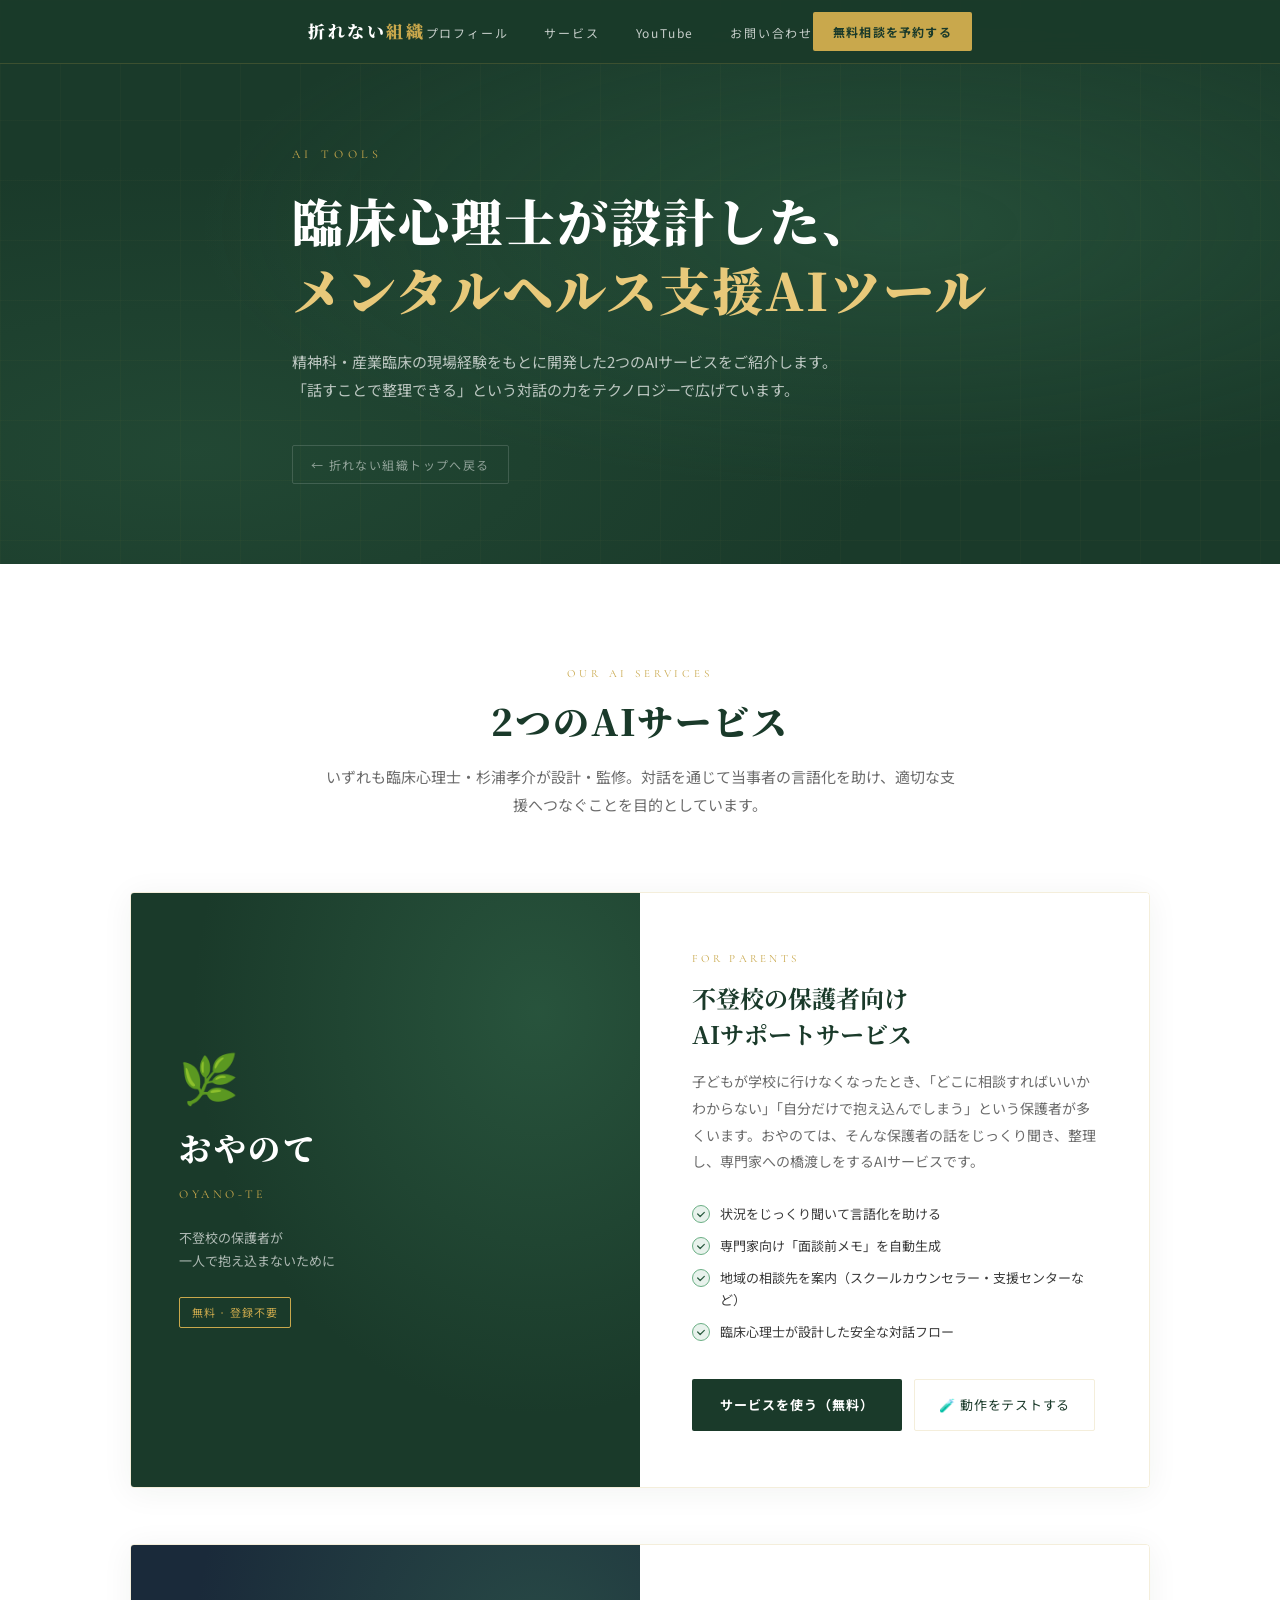
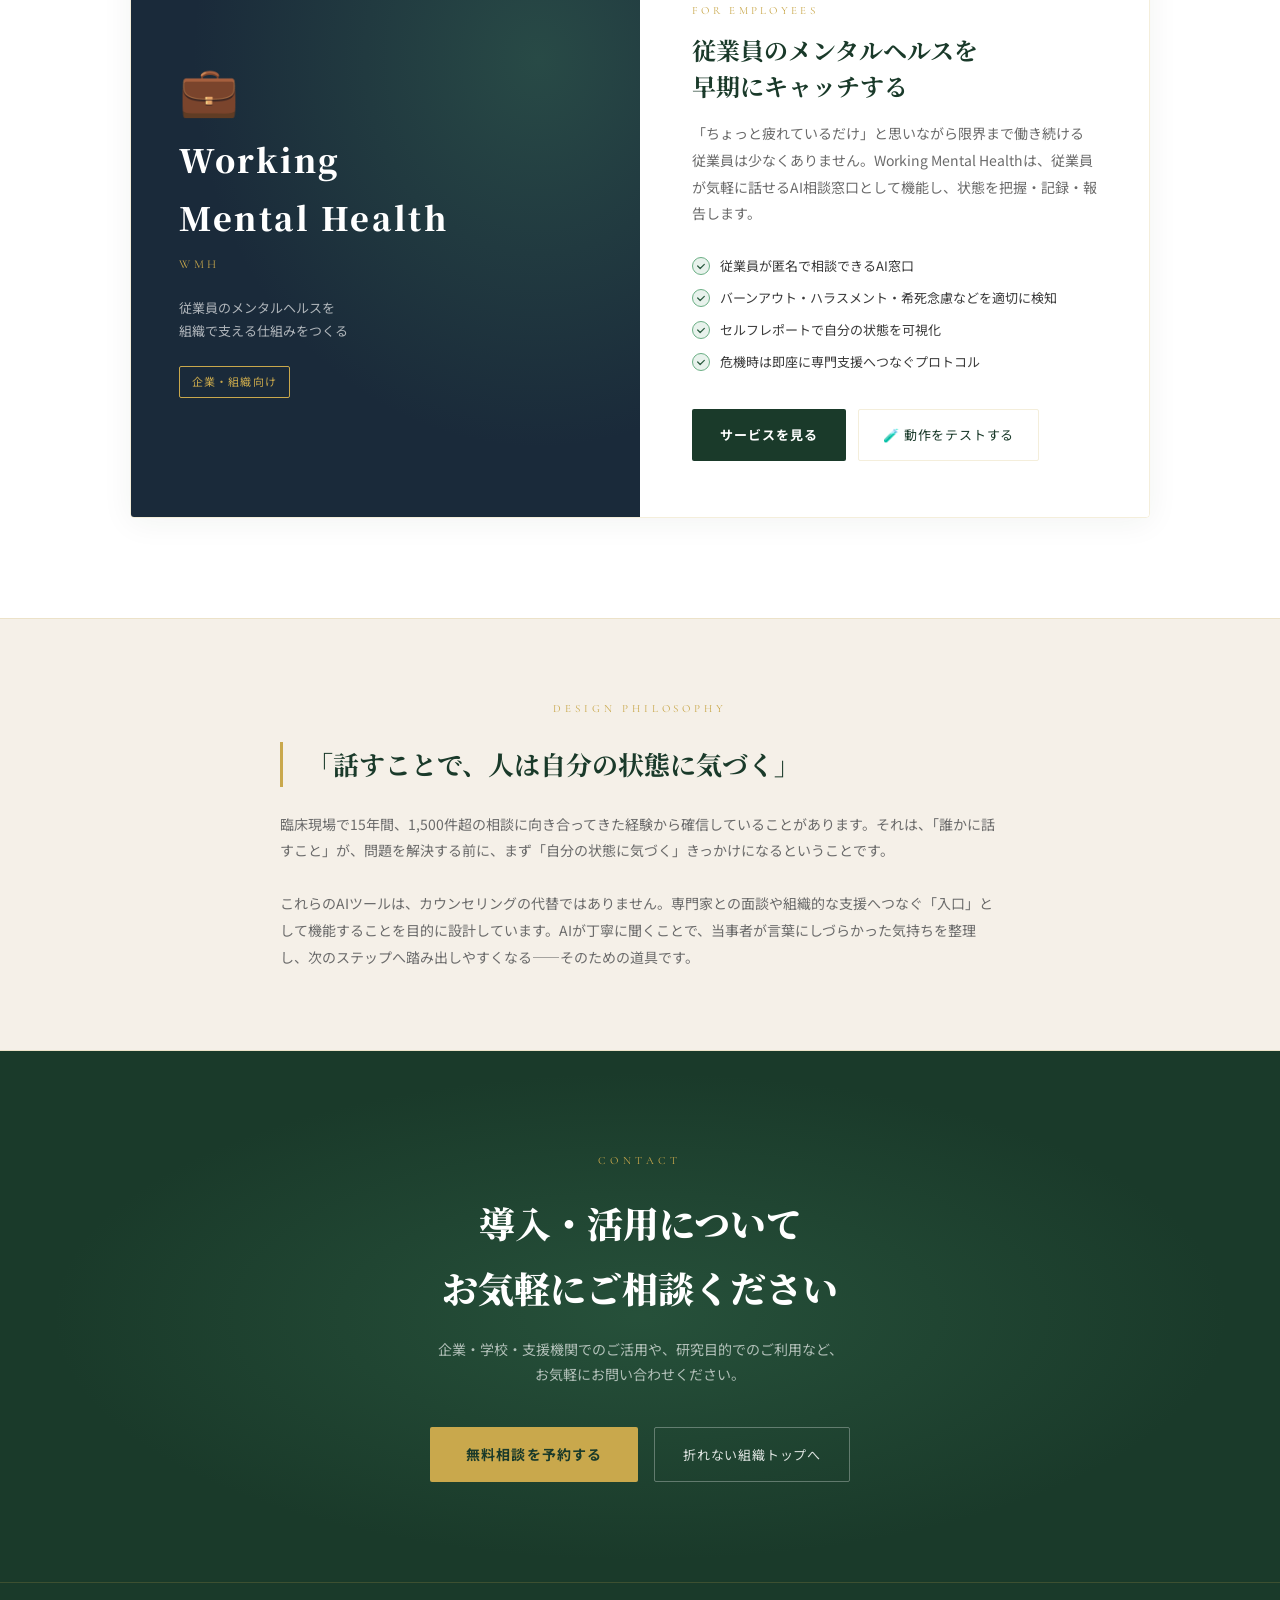
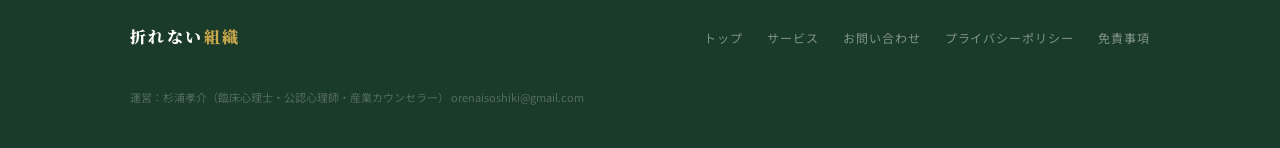
==== ai-tools.html @ 92b123f8 "Add AI tools introduction page and nav links - Created ai-tools.html: introduces おやのて and Working Me" ====
<!DOCTYPE html>
<html lang="ja">
<head>
<meta charset="UTF-8">
<meta name="viewport" content="width=device-width, initial-scale=1.0">
<title>AIツール紹介 | 折れない組織 — 杉浦孝介</title>
<meta name="description" content="臨床心理士・杉浦孝介が開発した職場メンタルヘルス支援AIツール。不登校保護者向け「おやのて」、従業員メンタルヘルス向け「Working Mental Health」の2サービスをご紹介します。">
<link href="https://fonts.googleapis.com/css2?family=Noto+Serif+JP:wght@300;400;700;900&family=Noto+Sans+JP:wght@300;400;500;700&family=Cormorant+Garamond:ital,wght@0,300;0,400;0,600;1,300;1,400&display=swap" rel="stylesheet">
<style>
:root {
  --green-deep:    #1A3A2A;
  --green-mid:     #2D5C42;
  --green-accent:  #3D7A58;
  --green-light:   #6BAF85;
  --green-pale:    #E8F2EC;
  --gold:          #C9A84C;
  --gold-light:    #E8C97A;
  --gold-pale:     #F9F3E3;
  --cream:         #F5F0E8;
  --white:         #FFFFFF;
  --charcoal:      #1C1C1C;
  --charcoal-mid:  #3A3A3A;
  --gray:          #6B6B6B;
  --gray-light:    #B0B0B0;
  --border:        rgba(201,168,76,0.2);
  --serif:   'Noto Serif JP', 'Georgia', serif;
  --sans:    'Noto Sans JP', sans-serif;
  --display: 'Cormorant Garamond', 'Georgia', serif;
  --ease-out: cubic-bezier(0.16, 1, 0.3, 1);
  --transition: 0.4s var(--ease-out);
}

*, *::before, *::after { margin: 0; padding: 0; box-sizing: border-box; }
html { scroll-behavior: smooth; font-size: 16px; }
body { font-family: var(--sans); color: var(--charcoal); background: var(--white); line-height: 1.8; overflow-x: hidden; }
img { display: block; max-width: 100%; }
a { color: inherit; text-decoration: none; }

.container { max-width: 1100px; margin: 0 auto; padding: 0 40px; }

.section-label {
  font-family: var(--display);
  font-size: 11px;
  letter-spacing: 0.35em;
  text-transform: uppercase;
  color: var(--gold);
  display: block;
  margin-bottom: 12px;
}

.section-title {
  font-family: var(--serif);
  font-size: clamp(24px, 3vw, 36px);
  font-weight: 900;
  line-height: 1.4;
  color: var(--green-deep);
  letter-spacing: 0.05em;
}

.fade-in {
  opacity: 0;
  transform: translateY(24px);
  transition: opacity 0.7s var(--ease-out), transform 0.7s var(--ease-out);
}
.fade-in.visible { opacity: 1; transform: translateY(0); }

/* ── Nav ── */
.nav {
  position: fixed;
  top: 0; left: 0; right: 0;
  z-index: 100;
  background: rgba(26,58,42,0.97);
  backdrop-filter: blur(12px);
  border-bottom: 1px solid var(--border);
  height: 64px;
  display: flex;
  align-items: center;
}
.nav-inner {
  display: flex;
  align-items: center;
  justify-content: space-between;
  width: 100%;
}
.nav-logo {
  font-family: var(--serif);
  font-size: 17px;
  font-weight: 900;
  color: var(--white);
  letter-spacing: 0.15em;
}
.nav-logo span { color: var(--gold); }
.nav-links { display: flex; align-items: center; gap: 36px; list-style: none; }
.nav-links a {
  font-size: 12px;
  letter-spacing: 0.15em;
  color: rgba(255,255,255,0.75);
  transition: color 0.2s;
}
.nav-links a:hover { color: var(--gold-light); }
.nav-cta {
  font-size: 12px;
  letter-spacing: 0.1em;
  background: var(--gold);
  color: var(--green-deep) !important;
  padding: 9px 20px;
  border-radius: 2px;
  font-weight: 700;
  transition: background 0.2s !important;
}
.nav-cta:hover { background: var(--gold-light) !important; }

/* ── Hero ── */
.hero {
  min-height: 52vh;
  background: var(--green-deep);
  display: flex;
  align-items: center;
  position: relative;
  overflow: hidden;
  padding-top: 64px;
}
.hero::before {
  content: '';
  position: absolute;
  inset: 0;
  background:
    radial-gradient(ellipse at 70% 40%, rgba(61,122,88,0.3) 0%, transparent 55%),
    radial-gradient(ellipse at 15% 80%, rgba(45,92,66,0.4) 0%, transparent 45%);
}
.hero::after {
  content: '';
  position: absolute;
  inset: 0;
  background-image: linear-gradient(rgba(201,168,76,0.03) 1px, transparent 1px),
                    linear-gradient(90deg, rgba(201,168,76,0.03) 1px, transparent 1px);
  background-size: 60px 60px;
}
.hero-inner {
  position: relative;
  z-index: 1;
  padding: 80px 0;
}
.hero-eyebrow {
  font-family: var(--display);
  font-size: 12px;
  letter-spacing: 0.4em;
  color: var(--gold);
  text-transform: uppercase;
  margin-bottom: 20px;
}
.hero-title {
  font-family: var(--serif);
  font-size: clamp(28px, 4vw, 52px);
  font-weight: 900;
  color: var(--white);
  line-height: 1.35;
  letter-spacing: 0.04em;
  margin-bottom: 24px;
}
.hero-title em {
  font-style: normal;
  color: var(--gold-light);
}
.hero-sub {
  font-size: 15px;
  color: rgba(255,255,255,0.7);
  line-height: 1.9;
  max-width: 560px;
  margin-bottom: 40px;
}
.hero-back {
  display: inline-flex;
  align-items: center;
  gap: 8px;
  font-size: 12px;
  letter-spacing: 0.12em;
  color: rgba(255,255,255,0.5);
  border: 1px solid rgba(255,255,255,0.15);
  padding: 8px 18px;
  border-radius: 2px;
  transition: all 0.2s;
}
.hero-back:hover { color: var(--gold-light); border-color: var(--gold); }

/* ── Tools section ── */
.tools-section {
  padding: 100px 0;
  background: var(--white);
}

.tools-intro {
  text-align: center;
  max-width: 640px;
  margin: 0 auto 72px;
}
.tools-intro p {
  font-size: 15px;
  color: var(--gray);
  line-height: 1.9;
  margin-top: 16px;
}

.tool-card {
  display: grid;
  grid-template-columns: 1fr 1fr;
  gap: 0;
  border: 1px solid var(--border);
  border-radius: 4px;
  overflow: hidden;
  margin-bottom: 56px;
  box-shadow: 0 4px 32px rgba(26,58,42,0.06);
}
.tool-card:last-child { margin-bottom: 0; }
.tool-card.reverse { direction: rtl; }
.tool-card.reverse > * { direction: ltr; }

.tool-visual {
  background: var(--green-deep);
  padding: 60px 48px;
  display: flex;
  flex-direction: column;
  justify-content: center;
  position: relative;
  overflow: hidden;
}
.tool-visual::before {
  content: '';
  position: absolute;
  inset: 0;
  background: radial-gradient(ellipse at 80% 20%, rgba(61,122,88,0.4) 0%, transparent 60%);
}
.tool-visual-inner { position: relative; z-index: 1; }
.tool-icon {
  font-size: 48px;
  margin-bottom: 20px;
  line-height: 1;
}
.tool-name {
  font-family: var(--serif);
  font-size: clamp(22px, 2.5vw, 32px);
  font-weight: 900;
  color: var(--white);
  letter-spacing: 0.08em;
  margin-bottom: 8px;
}
.tool-name-en {
  font-family: var(--display);
  font-size: 12px;
  letter-spacing: 0.3em;
  color: var(--gold);
  text-transform: uppercase;
  margin-bottom: 20px;
}
.tool-tagline {
  font-size: 13px;
  color: rgba(255,255,255,0.65);
  line-height: 1.8;
}
.tool-badge {
  display: inline-block;
  margin-top: 24px;
  padding: 5px 12px;
  border: 1px solid var(--gold);
  border-radius: 2px;
  font-size: 11px;
  letter-spacing: 0.1em;
  color: var(--gold);
}

.tool-body {
  padding: 56px 52px;
  background: var(--white);
  display: flex;
  flex-direction: column;
  justify-content: center;
}
.tool-target {
  font-family: var(--display);
  font-size: 11px;
  letter-spacing: 0.3em;
  color: var(--gold);
  text-transform: uppercase;
  margin-bottom: 12px;
}
.tool-headline {
  font-family: var(--serif);
  font-size: clamp(18px, 2vw, 24px);
  font-weight: 700;
  color: var(--green-deep);
  line-height: 1.5;
  margin-bottom: 16px;
}
.tool-desc {
  font-size: 14px;
  color: var(--gray);
  line-height: 1.9;
  margin-bottom: 28px;
}
.tool-features {
  list-style: none;
  margin-bottom: 36px;
  display: flex;
  flex-direction: column;
  gap: 10px;
}
.tool-features li {
  display: flex;
  align-items: flex-start;
  gap: 10px;
  font-size: 13px;
  color: var(--charcoal-mid);
  line-height: 1.7;
}
.tool-features li::before {
  content: '';
  width: 18px;
  height: 18px;
  border-radius: 50%;
  background: var(--green-pale);
  border: 1.5px solid var(--green-light);
  flex-shrink: 0;
  margin-top: 2px;
  background-image: url("data:image/svg+xml,%3Csvg xmlns='http://www.w3.org/2000/svg' viewBox='0 0 12 12'%3E%3Cpath d='M2 6l3 3 5-5' stroke='%232D5C42' stroke-width='1.5' fill='none' stroke-linecap='round' stroke-linejoin='round'/%3E%3C/svg%3E");
  background-size: 10px;
  background-repeat: no-repeat;
  background-position: center;
}

.tool-btns { display: flex; gap: 12px; flex-wrap: wrap; }
.btn-primary {
  display: inline-flex;
  align-items: center;
  gap: 8px;
  padding: 13px 28px;
  background: var(--green-deep);
  color: var(--white);
  font-family: var(--sans);
  font-size: 13px;
  font-weight: 700;
  letter-spacing: 0.08em;
  border-radius: 2px;
  transition: background 0.2s;
}
.btn-primary:hover { background: var(--green-mid); }
.btn-secondary {
  display: inline-flex;
  align-items: center;
  gap: 8px;
  padding: 13px 24px;
  border: 1px solid var(--border);
  color: var(--green-deep);
  font-family: var(--sans);
  font-size: 13px;
  letter-spacing: 0.06em;
  border-radius: 2px;
  transition: all 0.2s;
}
.btn-secondary:hover { border-color: var(--gold); color: var(--green-mid); }

/* ── Philosophy ── */
.philosophy {
  padding: 80px 0;
  background: var(--cream);
  border-top: 1px solid var(--border);
  border-bottom: 1px solid var(--border);
}
.philosophy-inner {
  max-width: 720px;
  margin: 0 auto;
  text-align: center;
}
.philosophy-quote {
  font-family: var(--serif);
  font-size: clamp(18px, 2.5vw, 26px);
  font-weight: 700;
  color: var(--green-deep);
  line-height: 1.7;
  margin: 24px 0;
  padding: 0 24px;
  border-left: 3px solid var(--gold);
  text-align: left;
}
.philosophy-body {
  font-size: 14px;
  color: var(--gray);
  line-height: 1.9;
  text-align: left;
}

/* ── CTA ── */
.cta-section {
  padding: 100px 0;
  background: var(--green-deep);
  text-align: center;
  position: relative;
  overflow: hidden;
}
.cta-section::before {
  content: '';
  position: absolute;
  inset: 0;
  background: radial-gradient(ellipse at 50% 50%, rgba(61,122,88,0.35) 0%, transparent 65%);
}
.cta-section .container { position: relative; z-index: 1; }
.cta-label {
  font-family: var(--display);
  font-size: 11px;
  letter-spacing: 0.4em;
  color: var(--gold);
  text-transform: uppercase;
  margin-bottom: 20px;
}
.cta-title {
  font-family: var(--serif);
  font-size: clamp(22px, 3vw, 36px);
  font-weight: 900;
  color: var(--white);
  margin-bottom: 16px;
}
.cta-sub {
  font-size: 14px;
  color: rgba(255,255,255,0.65);
  margin-bottom: 40px;
  line-height: 1.8;
}
.cta-btns { display: flex; justify-content: center; gap: 16px; flex-wrap: wrap; }
.btn-gold {
  display: inline-flex;
  align-items: center;
  gap: 8px;
  padding: 15px 36px;
  background: var(--gold);
  color: var(--green-deep);
  font-family: var(--sans);
  font-size: 14px;
  font-weight: 700;
  letter-spacing: 0.08em;
  border-radius: 2px;
  transition: background 0.2s;
}
.btn-gold:hover { background: var(--gold-light); }
.btn-outline-white {
  display: inline-flex;
  align-items: center;
  gap: 8px;
  padding: 15px 28px;
  border: 1px solid rgba(255,255,255,0.3);
  color: rgba(255,255,255,0.85);
  font-family: var(--sans);
  font-size: 13px;
  letter-spacing: 0.06em;
  border-radius: 2px;
  transition: all 0.2s;
}
.btn-outline-white:hover { border-color: var(--gold); color: var(--gold-light); }

/* ── Footer ── */
footer {
  background: var(--green-deep);
  border-top: 1px solid var(--border);
  padding: 40px 0;
}
.footer-inner {
  display: flex;
  align-items: center;
  justify-content: space-between;
  flex-wrap: wrap;
  gap: 20px;
}
.footer-logo {
  font-family: var(--serif);
  font-size: 16px;
  font-weight: 900;
  color: var(--white);
  letter-spacing: 0.15em;
}
.footer-logo span { color: var(--gold); }
.footer-links { display: flex; gap: 24px; flex-wrap: wrap; }
.footer-links a {
  font-size: 12px;
  color: rgba(255,255,255,0.45);
  letter-spacing: 0.08em;
  transition: color 0.2s;
}
.footer-links a:hover { color: var(--gold-light); }
.footer-copy {
  font-size: 11px;
  color: rgba(255,255,255,0.25);
  width: 100%;
  margin-top: 16px;
}

@media (max-width: 900px) {
  .tool-card { grid-template-columns: 1fr; }
  .tool-card.reverse { direction: ltr; }
  .tool-visual { padding: 48px 32px; }
  .tool-body { padding: 40px 32px; }
  .container { padding: 0 24px; }
  .nav-links { display: none; }
}
@media (max-width: 600px) {
  .tool-btns { flex-direction: column; }
  .cta-btns { flex-direction: column; align-items: center; }
  .footer-inner { flex-direction: column; align-items: flex-start; }
}
</style>
</head>
<body>

<!-- Nav -->
<nav class="nav">
  <div class="container">
    <div class="nav-inner">
      <a href="index.html" class="nav-logo">折れない<span>組織</span></a>
      <ul class="nav-links">
        <li><a href="index.html#about">プロフィール</a></li>
        <li><a href="index.html#service">サービス</a></li>
        <li><a href="index.html#youtube">YouTube</a></li>
        <li><a href="index.html#contact">お問い合わせ</a></li>
      </ul>
      <a href="index.html#contact" class="nav-cta">無料相談を予約する</a>
    </div>
  </div>
</nav>

<!-- Hero -->
<section class="hero">
  <div class="container">
    <div class="hero-inner fade-in">
      <div class="hero-eyebrow">AI Tools</div>
      <h1 class="hero-title">
        臨床心理士が設計した、<br>
        <em>メンタルヘルス支援AIツール</em>
      </h1>
      <p class="hero-sub">
        精神科・産業臨床の現場経験をもとに開発した2つのAIサービスをご紹介します。
        「話すことで整理できる」という対話の力をテクノロジーで広げています。
      </p>
      <a href="index.html" class="hero-back">← 折れない組織トップへ戻る</a>
    </div>
  </div>
</section>

<!-- Tools -->
<section class="tools-section">
  <div class="container">

    <div class="tools-intro fade-in">
      <span class="section-label">Our AI Services</span>
      <h2 class="section-title">2つのAIサービス</h2>
      <p>いずれも臨床心理士・杉浦孝介が設計・監修。対話を通じて当事者の言語化を助け、適切な支援へつなぐことを目的としています。</p>
    </div>

    <!-- おやのて -->
    <div class="tool-card fade-in">
      <div class="tool-visual">
        <div class="tool-visual-inner">
          <div class="tool-icon">🌿</div>
          <div class="tool-name">おやのて</div>
          <div class="tool-name-en">Oyano-te</div>
          <p class="tool-tagline">不登校の保護者が<br>一人で抱え込まないために</p>
          <span class="tool-badge">無料 · 登録不要</span>
        </div>
      </div>
      <div class="tool-body">
        <span class="tool-target">For Parents</span>
        <h3 class="tool-headline">不登校の保護者向け<br>AIサポートサービス</h3>
        <p class="tool-desc">
          子どもが学校に行けなくなったとき、「どこに相談すればいいかわからない」「自分だけで抱え込んでしまう」という保護者が多くいます。おやのては、そんな保護者の話をじっくり聞き、整理し、専門家への橋渡しをするAIサービスです。
        </p>
        <ul class="tool-features">
          <li>状況をじっくり聞いて言語化を助ける</li>
          <li>専門家向け「面談前メモ」を自動生成</li>
          <li>地域の相談先を案内（スクールカウンセラー・支援センターなど）</li>
          <li>臨床心理士が設計した安全な対話フロー</li>
        </ul>
        <div class="tool-btns">
          <a href="https://oyanote.onrender.com/oyano-te.html" target="_blank" class="btn-primary">サービスを使う（無料）</a>
          <a href="https://oyanote.onrender.com/tester-guide" target="_blank" class="btn-secondary">🧪 動作をテストする</a>
        </div>
      </div>
    </div>

    <!-- Working Mental Health -->
    <div class="tool-card reverse fade-in">
      <div class="tool-body">
        <span class="tool-target">For Employees</span>
        <h3 class="tool-headline">従業員のメンタルヘルスを<br>早期にキャッチする</h3>
        <p class="tool-desc">
          「ちょっと疲れているだけ」と思いながら限界まで働き続ける従業員は少なくありません。Working Mental Healthは、従業員が気軽に話せるAI相談窓口として機能し、状態を把握・記録・報告します。
        </p>
        <ul class="tool-features">
          <li>従業員が匿名で相談できるAI窓口</li>
          <li>バーンアウト・ハラスメント・希死念慮などを適切に検知</li>
          <li>セルフレポートで自分の状態を可視化</li>
          <li>危機時は即座に専門支援へつなぐプロトコル</li>
        </ul>
        <div class="tool-btns">
          <a href="https://working-mental-health.onrender.com" target="_blank" class="btn-primary">サービスを見る</a>
          <a href="https://working-mental-health.onrender.com/tester?token=wmh-test-2025" target="_blank" class="btn-secondary">🧪 動作をテストする</a>
        </div>
      </div>
      <div class="tool-visual" style="background: #1A2A3A;">
        <div class="tool-visual-inner">
          <div class="tool-icon">💼</div>
          <div class="tool-name">Working<br>Mental Health</div>
          <div class="tool-name-en">WMH</div>
          <p class="tool-tagline">従業員のメンタルヘルスを<br>組織で支える仕組みをつくる</p>
          <span class="tool-badge">企業・組織向け</span>
        </div>
      </div>
    </div>

  </div>
</section>

<!-- Philosophy -->
<section class="philosophy">
  <div class="container">
    <div class="philosophy-inner fade-in">
      <span class="section-label">Design Philosophy</span>
      <blockquote class="philosophy-quote">
        「話すことで、人は自分の状態に気づく」
      </blockquote>
      <p class="philosophy-body">
        臨床現場で15年間、1,500件超の相談に向き合ってきた経験から確信していることがあります。それは、「誰かに話すこと」が、問題を解決する前に、まず「自分の状態に気づく」きっかけになるということです。<br><br>
        これらのAIツールは、カウンセリングの代替ではありません。専門家との面談や組織的な支援へつなぐ「入口」として機能することを目的に設計しています。AIが丁寧に聞くことで、当事者が言葉にしづらかった気持ちを整理し、次のステップへ踏み出しやすくなる——そのための道具です。
      </p>
    </div>
  </div>
</section>

<!-- CTA -->
<section class="cta-section">
  <div class="container">
    <div class="fade-in">
      <p class="cta-label">Contact</p>
      <h2 class="cta-title">導入・活用について<br>お気軽にご相談ください</h2>
      <p class="cta-sub">
        企業・学校・支援機関でのご活用や、研究目的でのご利用など、<br>
        お気軽にお問い合わせください。
      </p>
      <div class="cta-btns">
        <a href="index.html#contact" class="btn-gold">無料相談を予約する</a>
        <a href="index.html" class="btn-outline-white">折れない組織トップへ</a>
      </div>
    </div>
  </div>
</section>

<!-- Footer -->
<footer>
  <div class="container">
    <div class="footer-inner">
      <div class="footer-logo">折れない<span>組織</span></div>
      <div class="footer-links">
        <a href="index.html">トップ</a>
        <a href="index.html#service">サービス</a>
        <a href="index.html#contact">お問い合わせ</a>
        <a href="privacy.html">プライバシーポリシー</a>
        <a href="disclaimer.html">免責事項</a>
      </div>
      <p class="footer-copy">運営：杉浦孝介（臨床心理士・公認心理師・産業カウンセラー） orenaisoshiki@gmail.com</p>
    </div>
  </div>
</footer>

<script>
// fade-in on scroll
const obs = new IntersectionObserver((entries) => {
  entries.forEach(e => { if(e.isIntersecting) e.target.classList.add('visible'); });
}, { threshold: 0.1 });
document.querySelectorAll('.fade-in').forEach(el => obs.observe(el));
</script>
</body>
</html>
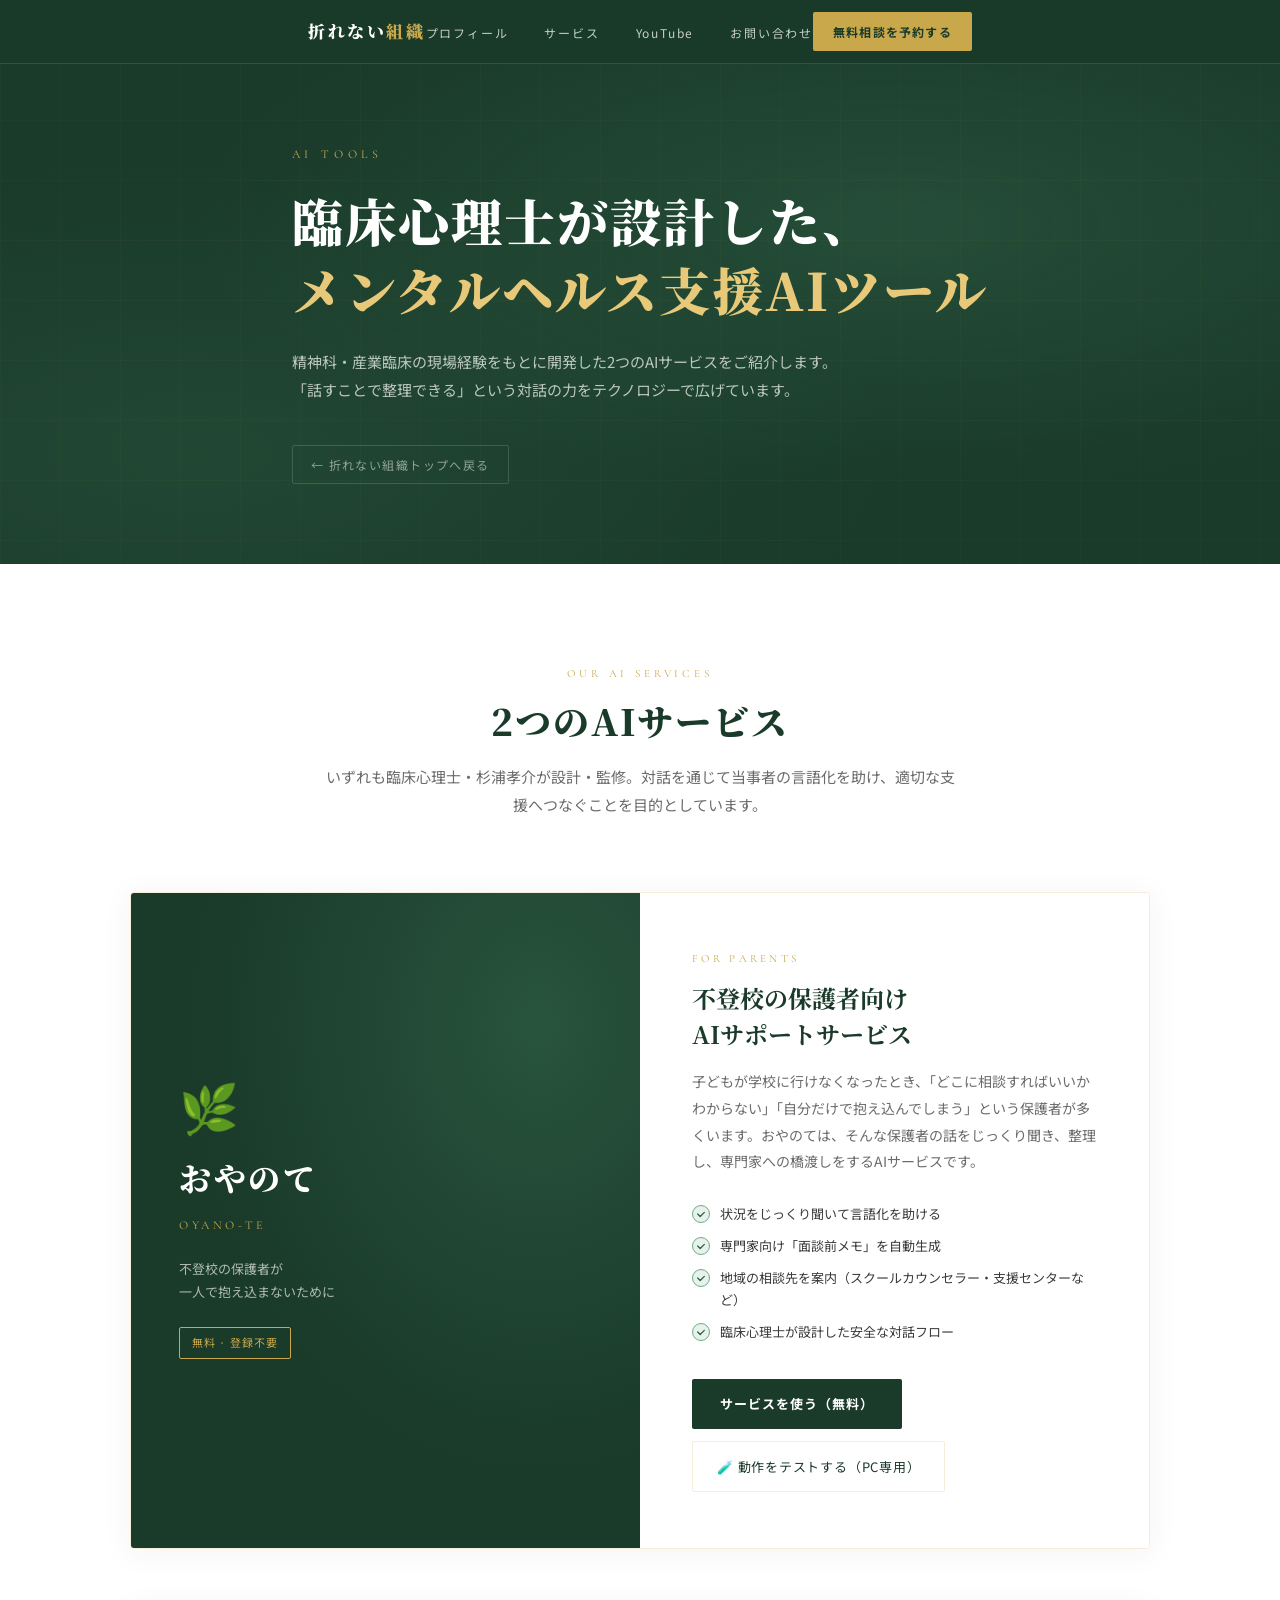
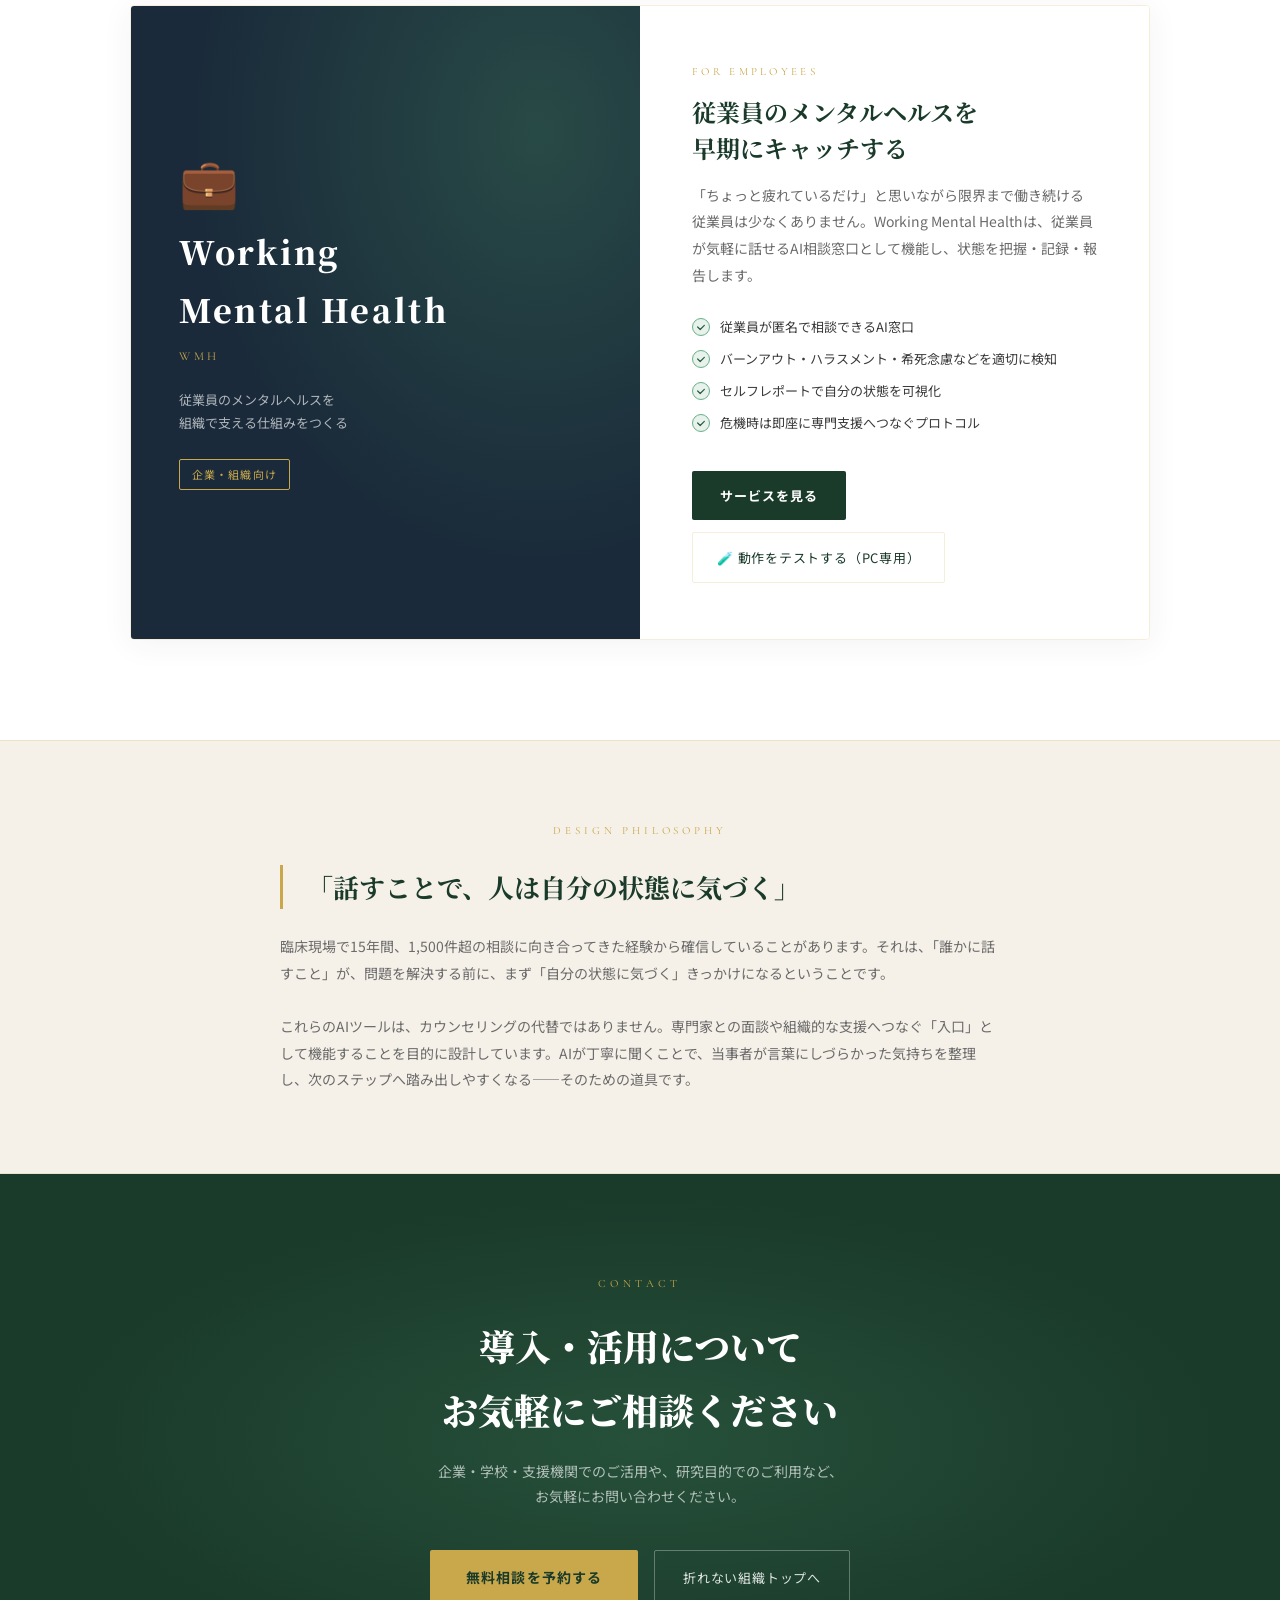
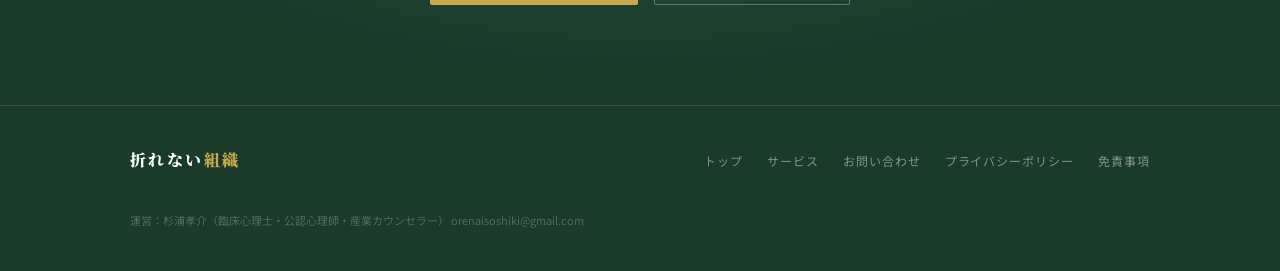
==== commit 3823e2fe: "Fix: テスターボタンにPC専用の注記を追加 Co-Authored-By: Claude Opus 4.5 <noreply@anthropic.com>" ====
--- a/ai-tools.html
+++ b/ai-tools.html
@@ -577,7 +577,7 @@
         </ul>
         <div class="tool-btns">
           <a href="https://oyanote.onrender.com/oyano-te.html" target="_blank" class="btn-primary">サービスを使う（無料）</a>
-          <a href="https://oyanote.onrender.com/tester-guide" target="_blank" class="btn-secondary">🧪 動作をテストする</a>
+          <a href="https://oyanote.onrender.com/tester-guide" target="_blank" class="btn-secondary">🧪 動作をテストする（PC専用）</a>
         </div>
       </div>
     </div>
@@ -598,7 +598,7 @@
         </ul>
         <div class="tool-btns">
           <a href="https://working-mental-health.onrender.com" target="_blank" class="btn-primary">サービスを見る</a>
-          <a href="https://working-mental-health.onrender.com/tester?token=wmh-test-2025" target="_blank" class="btn-secondary">🧪 動作をテストする</a>
+          <a href="https://working-mental-health.onrender.com/tester?token=wmh-test-2025" target="_blank" class="btn-secondary">🧪 動作をテストする（PC専用）</a>
         </div>
       </div>
       <div class="tool-visual" style="background: #1A2A3A;">
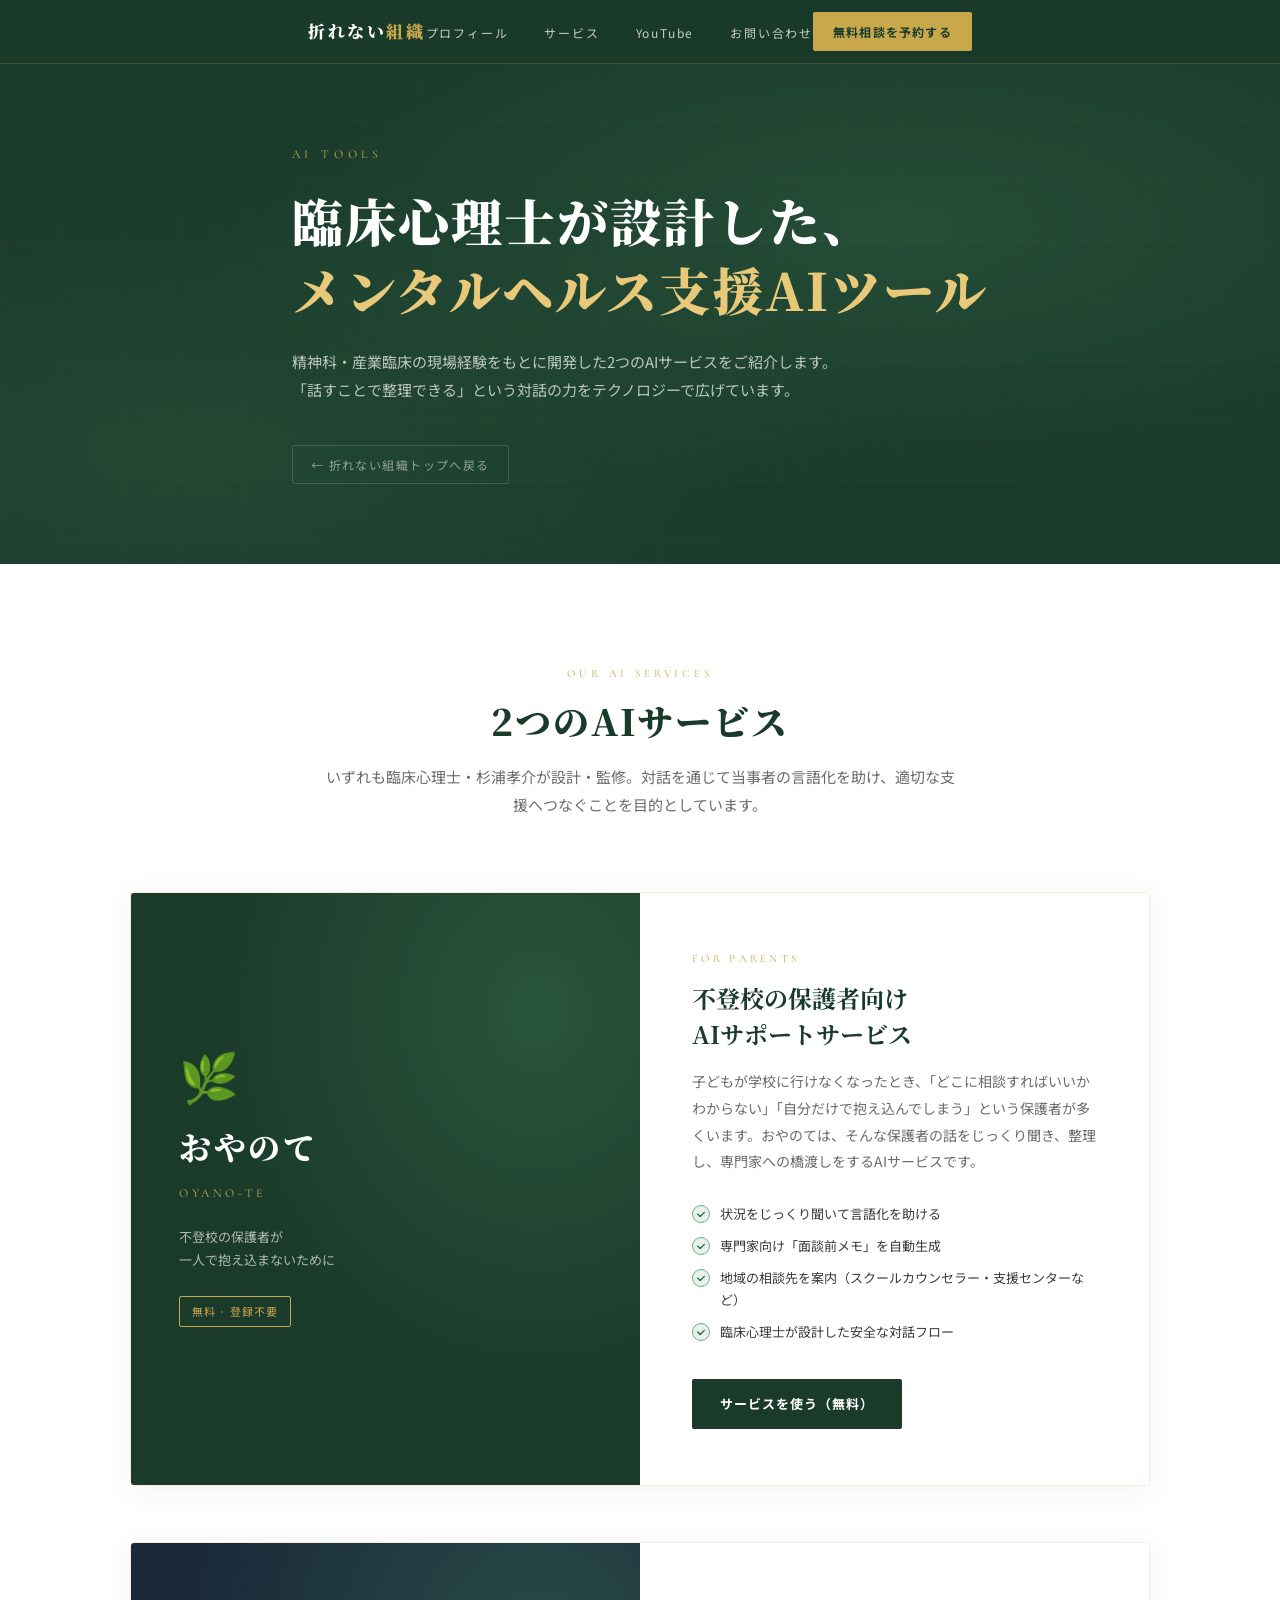
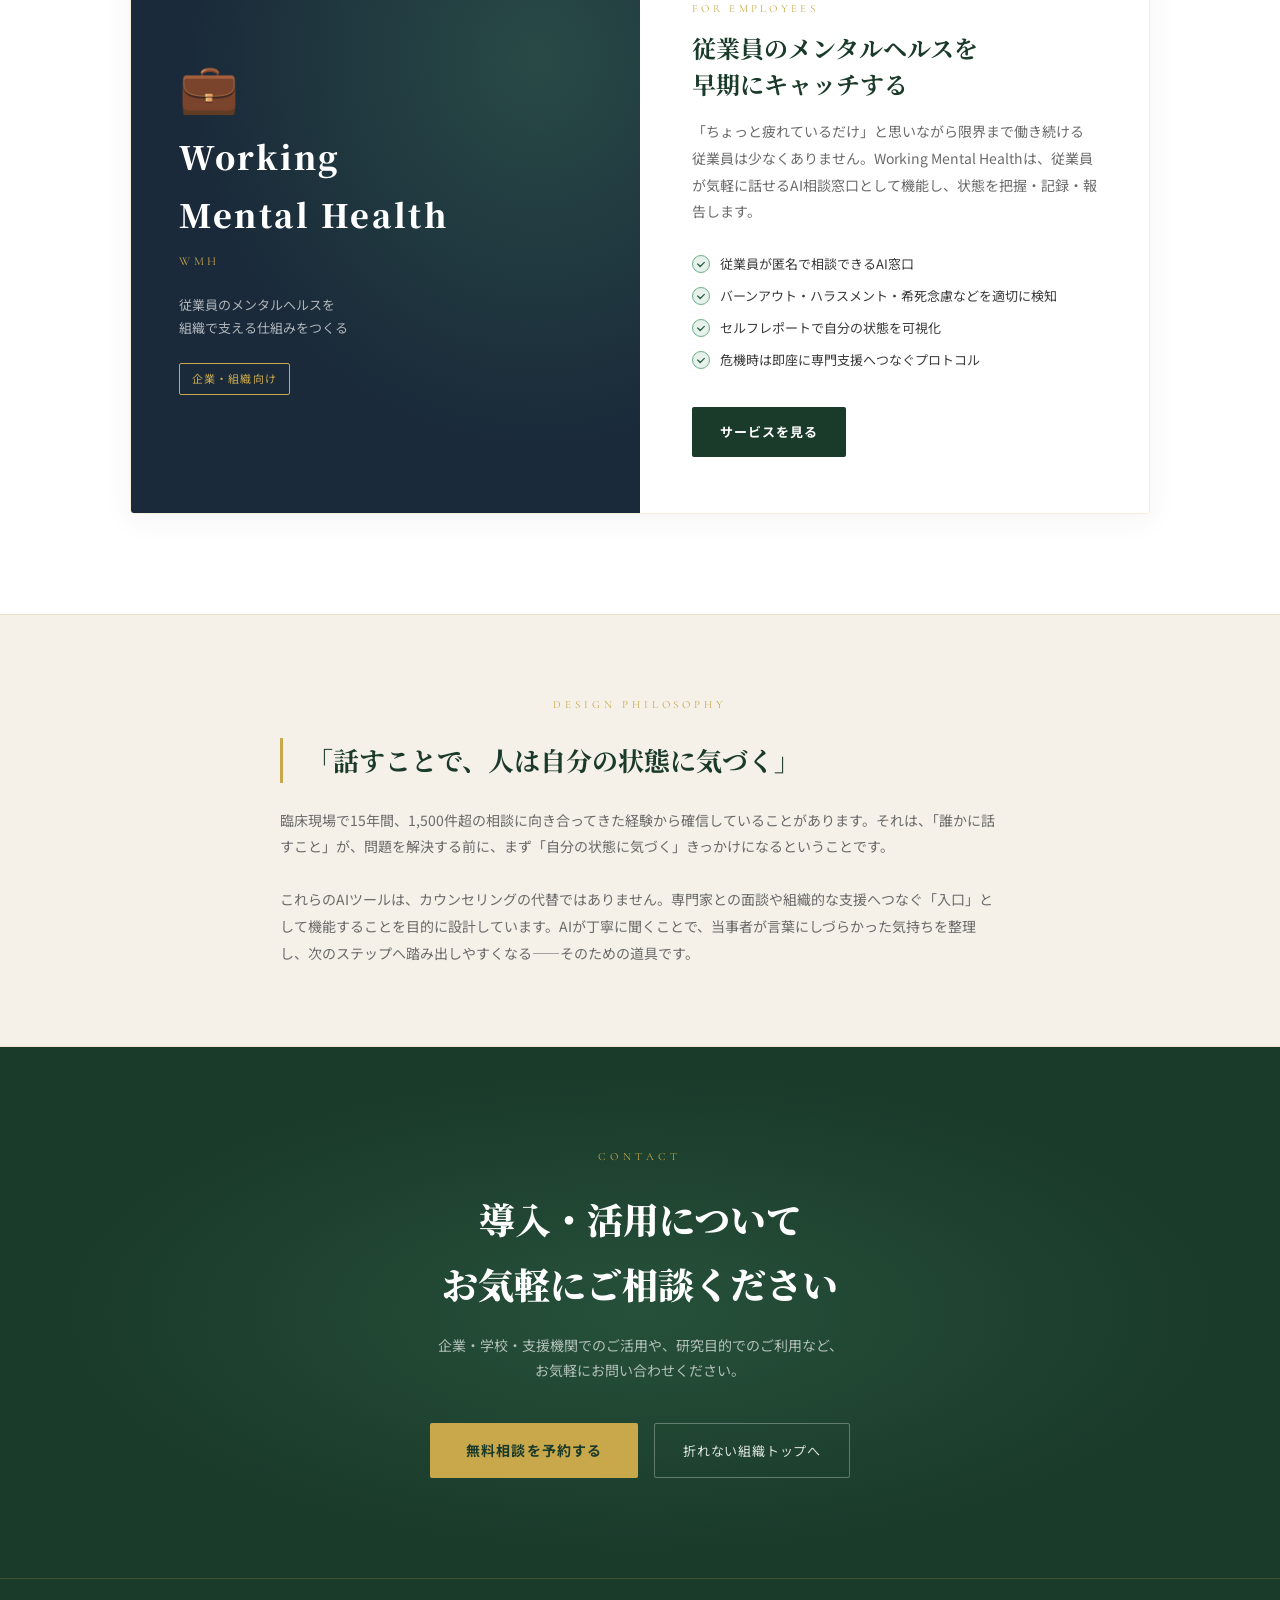
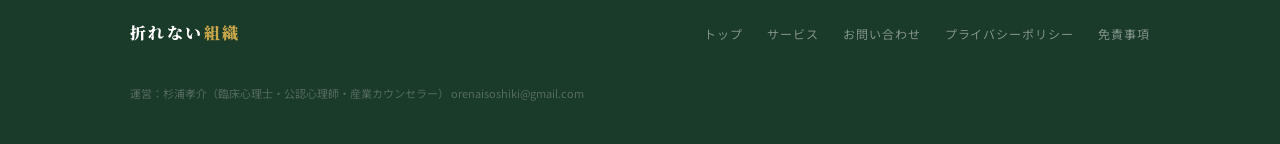
==== commit ab0d7621: "Fix: テスターボタン削除・WMHリンクを/lpに更新 - ai-tools.html: おやのてとWMH両方のテスターボタンを削除（一般非公開） - WMHのサービスリンクを/lpに変更  Co-" ====
--- a/ai-tools.html
+++ b/ai-tools.html
@@ -577,7 +577,6 @@
         </ul>
         <div class="tool-btns">
           <a href="https://oyanote.onrender.com/oyano-te.html" target="_blank" class="btn-primary">サービスを使う（無料）</a>
-          <a href="https://oyanote.onrender.com/tester-guide" target="_blank" class="btn-secondary">🧪 動作をテストする（PC専用）</a>
         </div>
       </div>
     </div>
@@ -597,8 +596,7 @@
           <li>危機時は即座に専門支援へつなぐプロトコル</li>
         </ul>
         <div class="tool-btns">
-          <a href="https://working-mental-health.onrender.com" target="_blank" class="btn-primary">サービスを見る</a>
-          <a href="https://working-mental-health.onrender.com/tester?token=wmh-test-2025" target="_blank" class="btn-secondary">🧪 動作をテストする（PC専用）</a>
+          <a href="https://working-mental-health.onrender.com/lp" target="_blank" class="btn-primary">サービスを見る</a>
         </div>
       </div>
       <div class="tool-visual" style="background: #1A2A3A;">
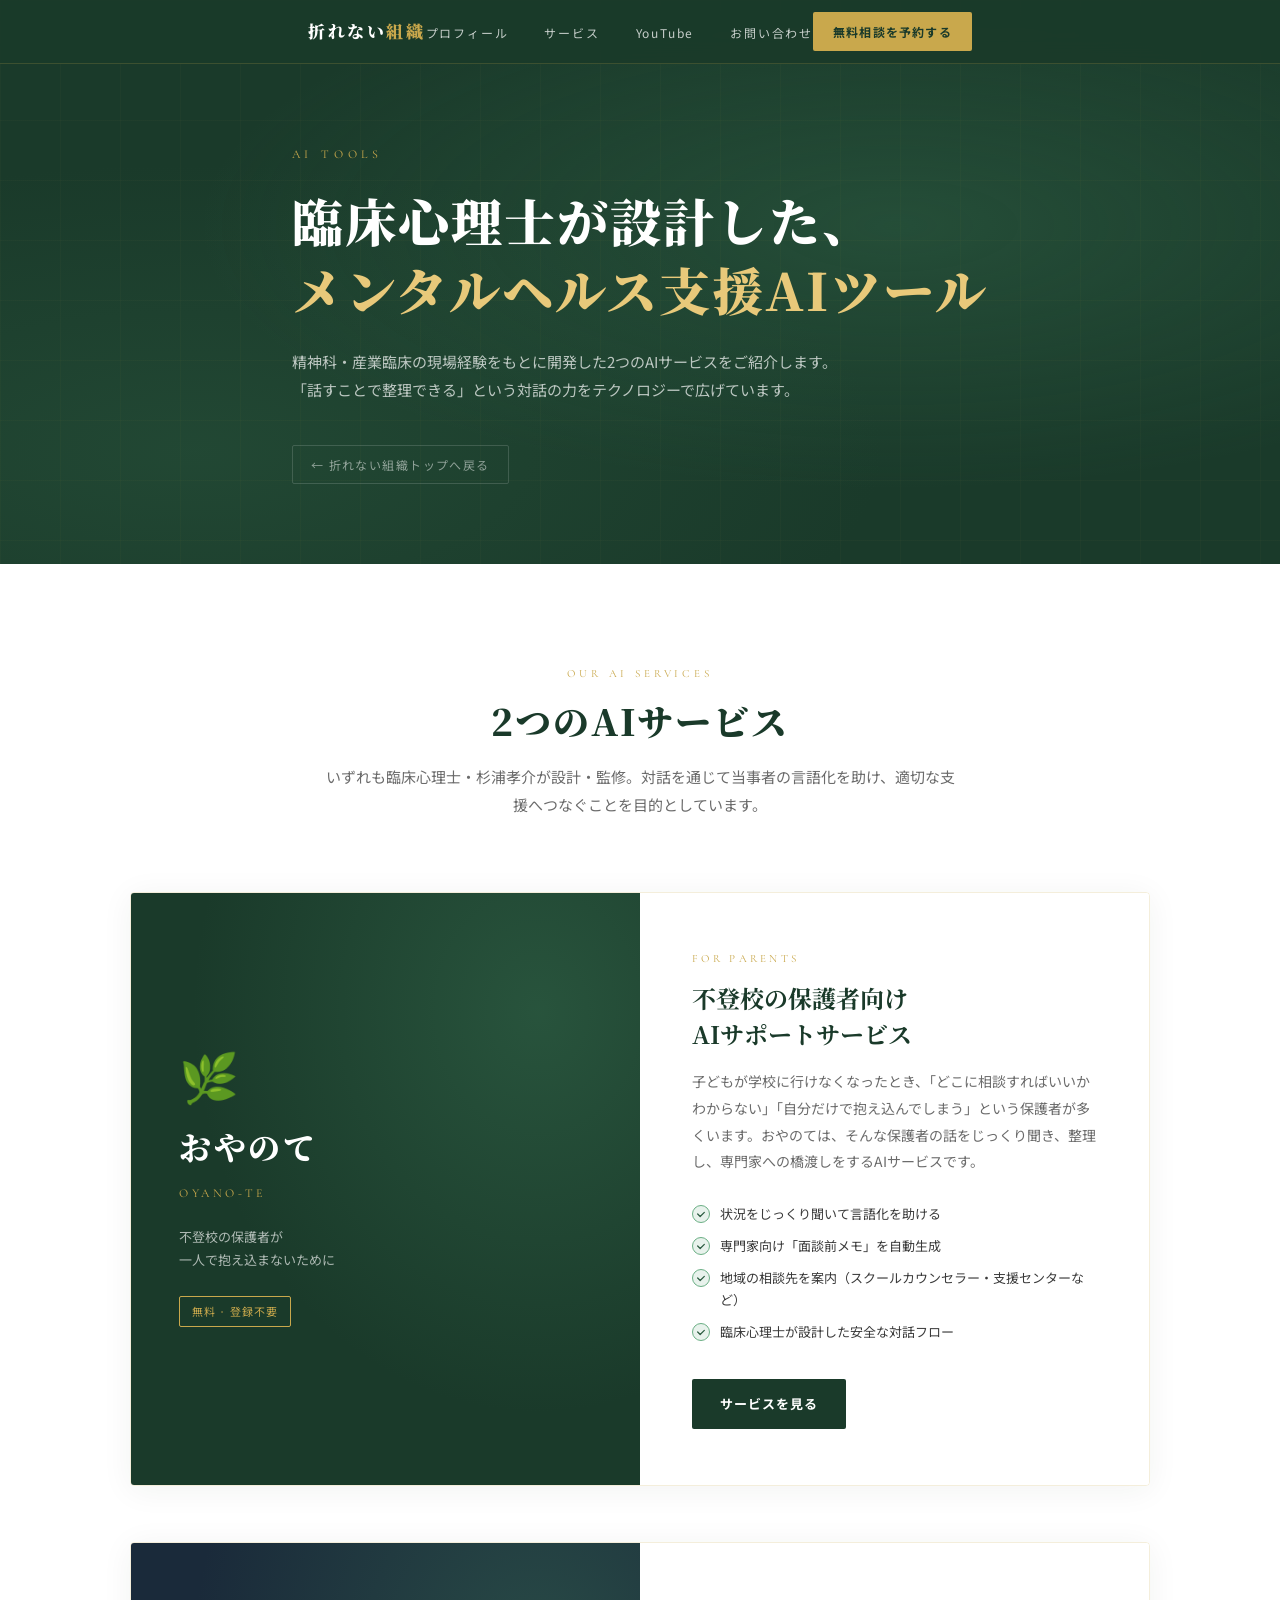
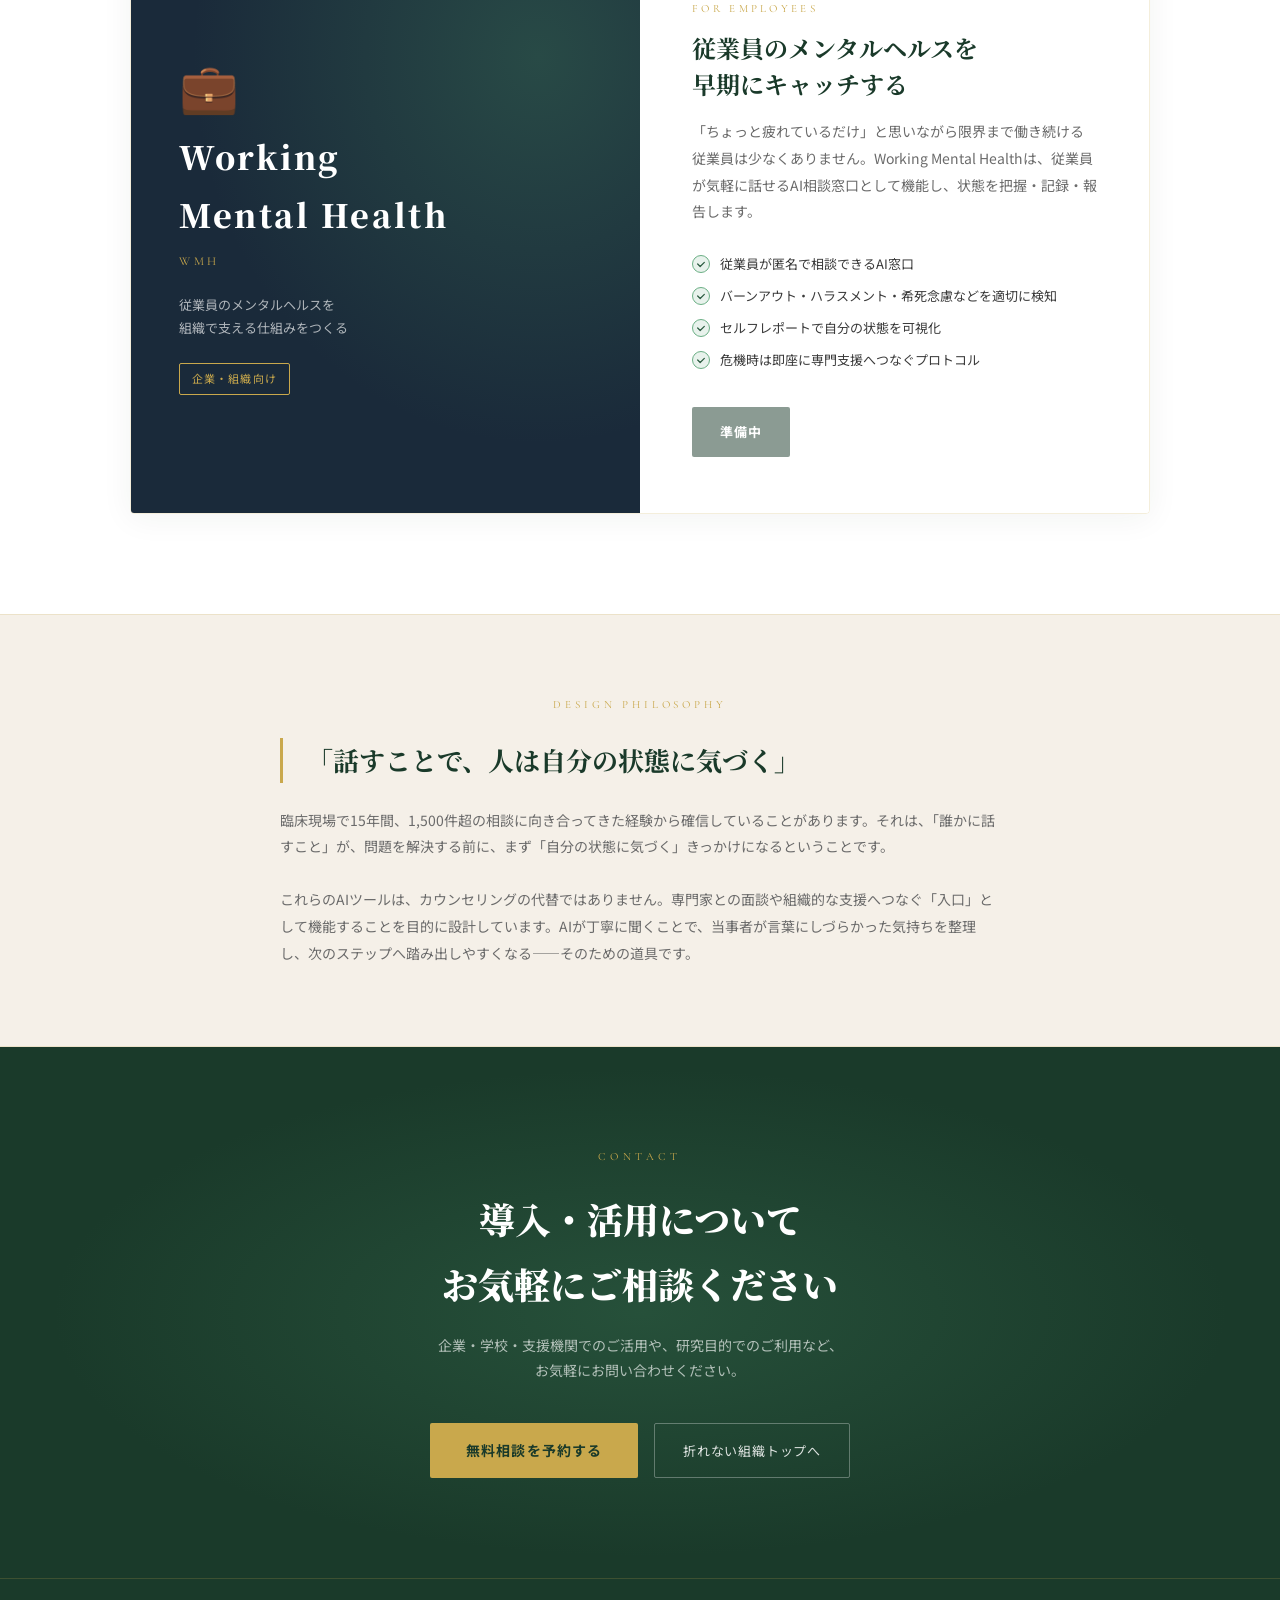
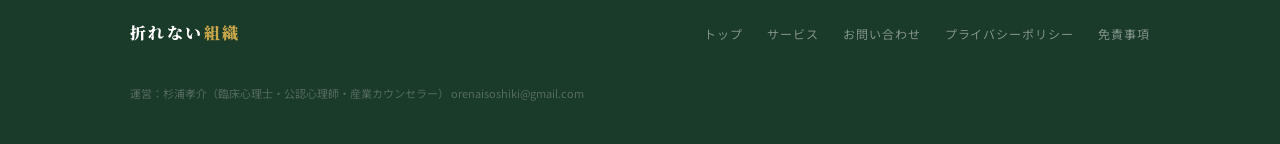
==== commit d0c88d29: "Update AI service buttons: fix oyano-te link to LP, set WMH to 準備中 Co-Authored-By: Claude Sonnet 4 <" ====
--- a/ai-tools.html
+++ b/ai-tools.html
@@ -576,7 +576,7 @@
           <li>臨床心理士が設計した安全な対話フロー</li>
         </ul>
         <div class="tool-btns">
-          <a href="https://oyanote.onrender.com/oyano-te.html" target="_blank" class="btn-primary">サービスを使う（無料）</a>
+          <a href="https://oyanote.onrender.com" target="_blank" class="btn-primary">サービスを見る</a>
         </div>
       </div>
     </div>
@@ -596,7 +596,7 @@
           <li>危機時は即座に専門支援へつなぐプロトコル</li>
         </ul>
         <div class="tool-btns">
-          <a href="https://working-mental-health.onrender.com/lp" target="_blank" class="btn-primary">サービスを見る</a>
+          <span class="btn-primary" style="opacity:0.5; cursor:default; pointer-events:none;">準備中</span>
         </div>
       </div>
       <div class="tool-visual" style="background: #1A2A3A;">
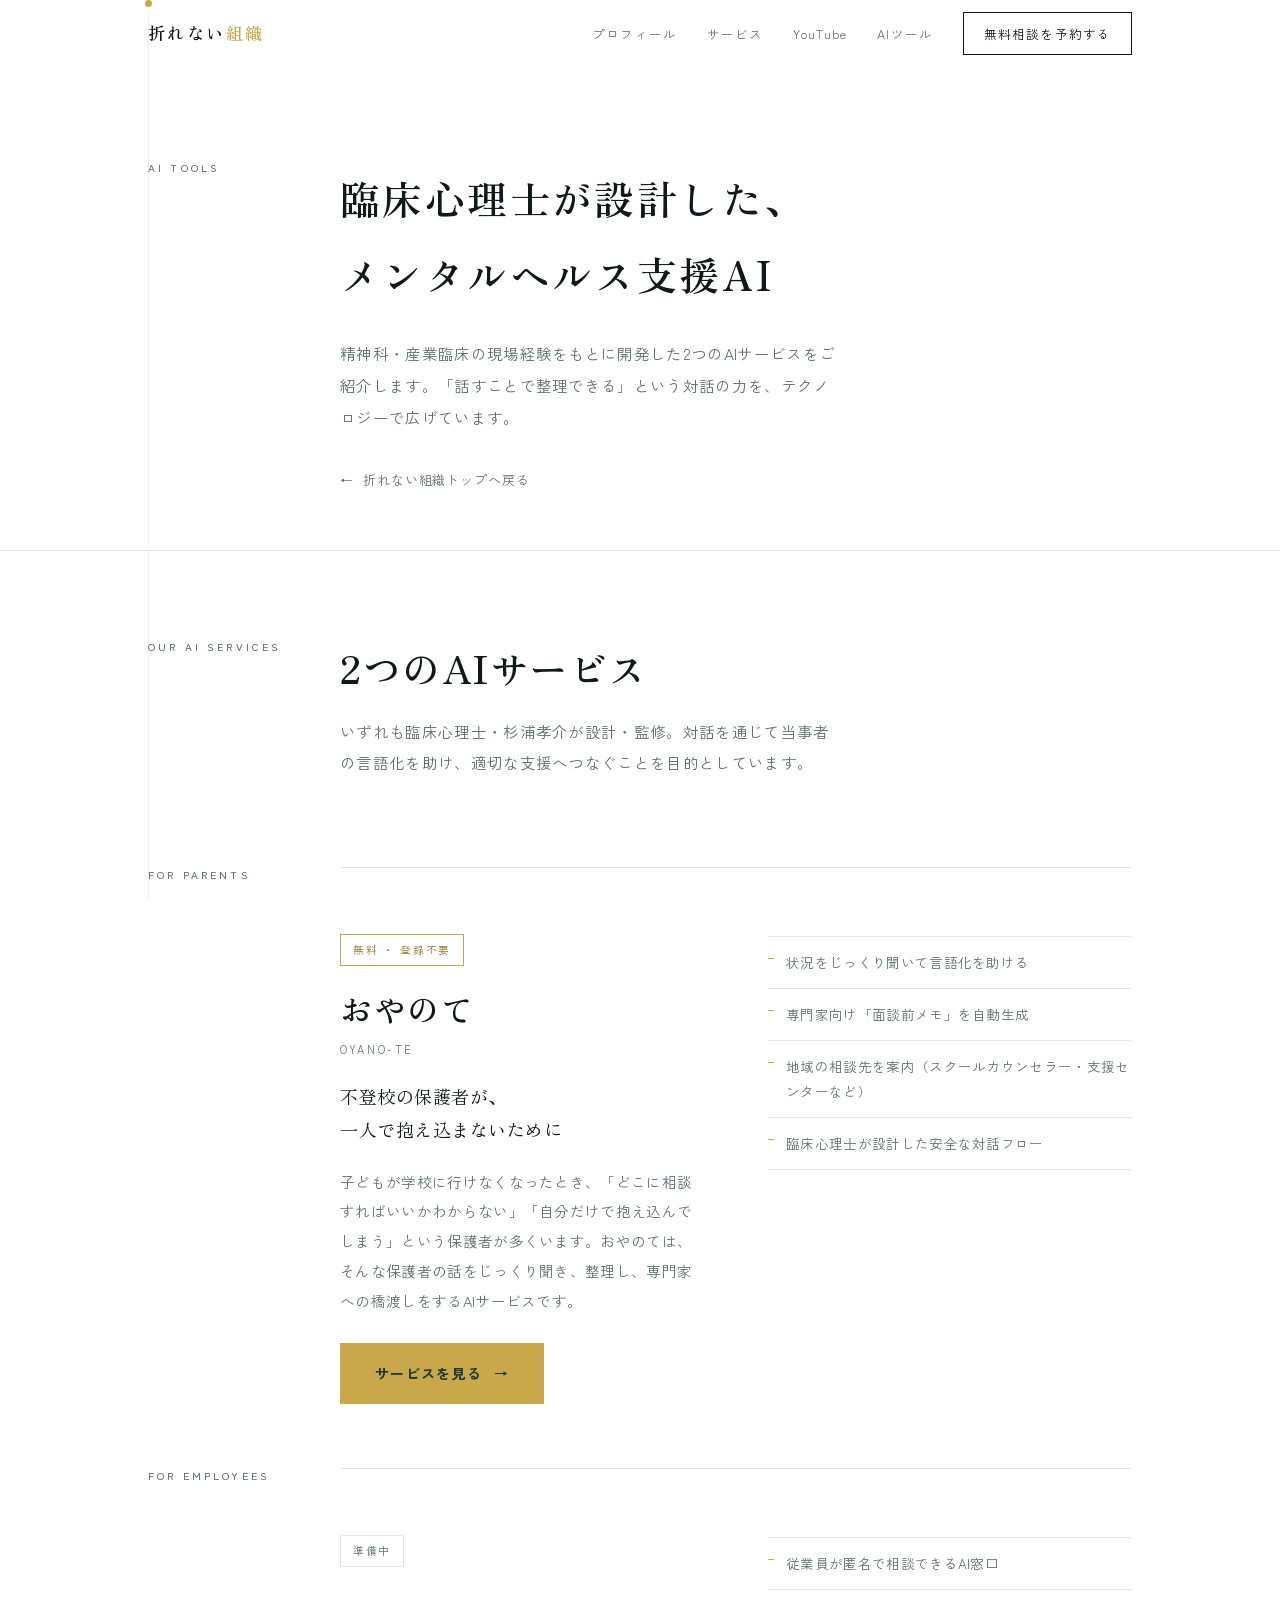
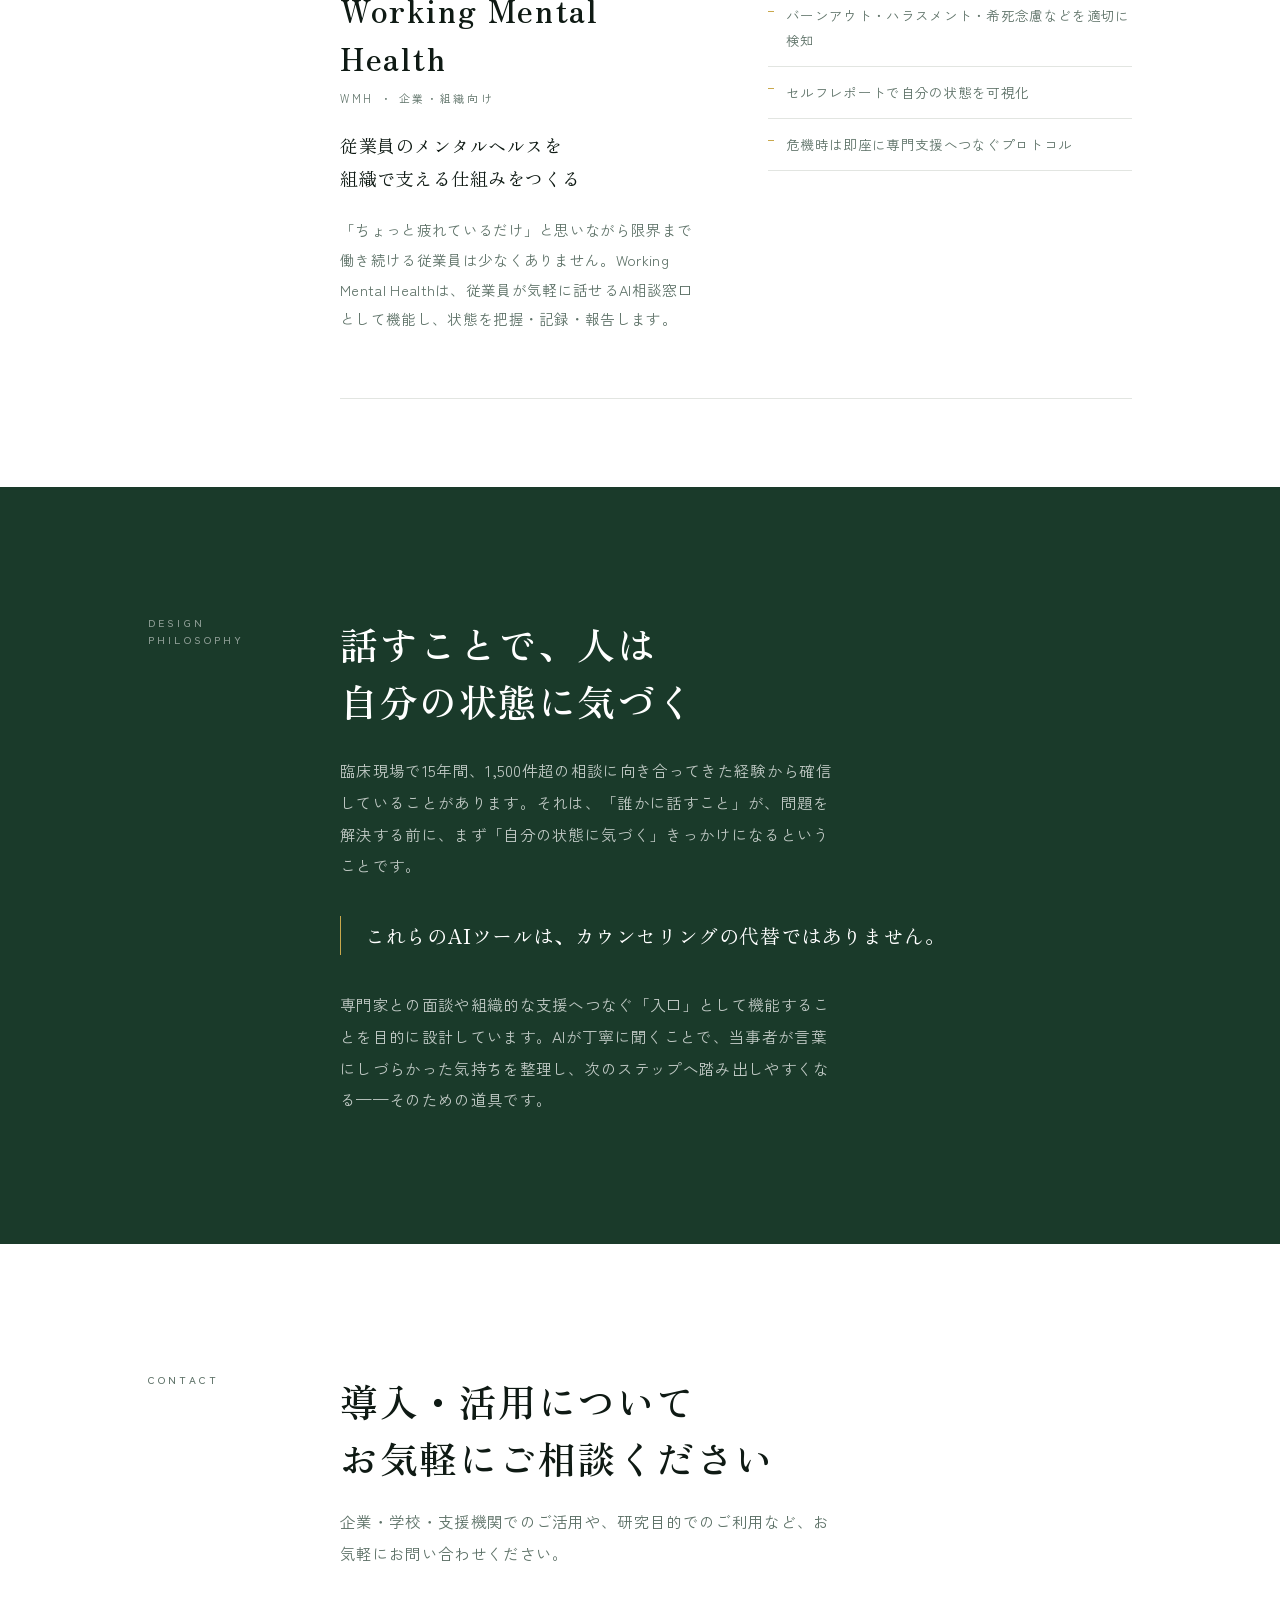
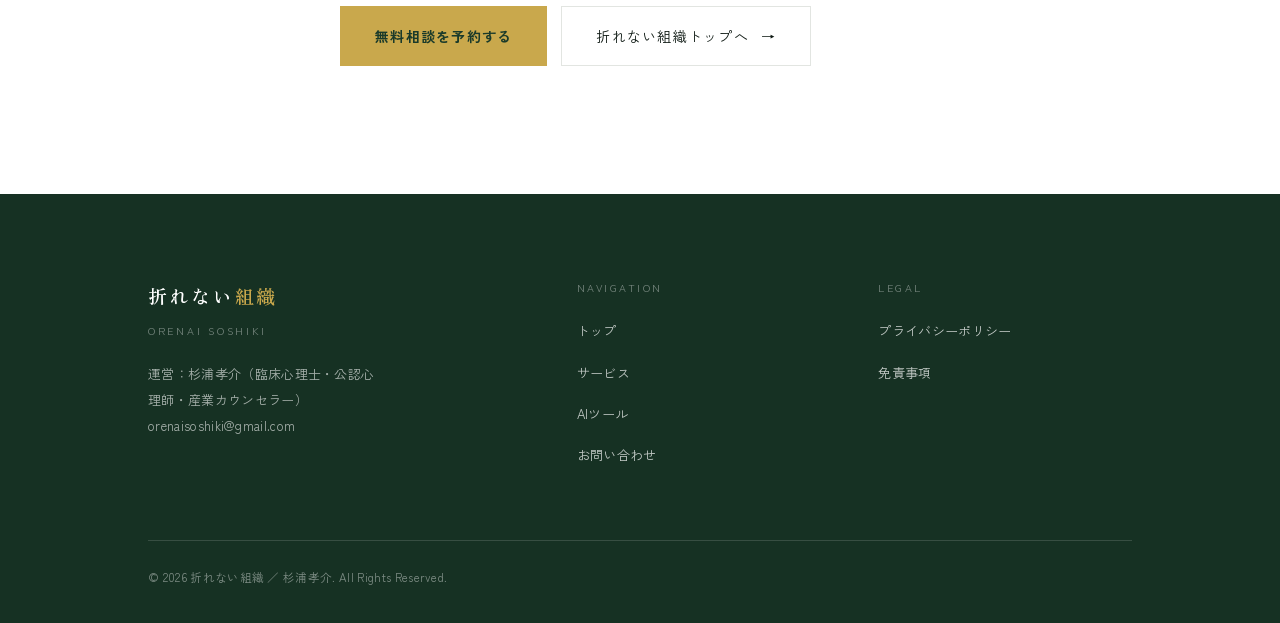
==== commit 86b685e8: "Add files via upload" ====
--- a/ai-tools.html
+++ b/ai-tools.html
@@ -3,673 +3,180 @@
 <head>
 <meta charset="UTF-8">
 <meta name="viewport" content="width=device-width, initial-scale=1.0">
-<title>AIツール紹介 | 折れない組織 — 杉浦孝介</title>
-<meta name="description" content="臨床心理士・杉浦孝介が開発した職場メンタルヘルス支援AIツール。不登校保護者向け「おやのて」、従業員メンタルヘルス向け「Working Mental Health」の2サービスをご紹介します。">
-<link href="https://fonts.googleapis.com/css2?family=Noto+Serif+JP:wght@300;400;700;900&family=Noto+Sans+JP:wght@300;400;500;700&family=Cormorant+Garamond:ital,wght@0,300;0,400;0,600;1,300;1,400&display=swap" rel="stylesheet">
-<style>
-:root {
-  --green-deep:    #1A3A2A;
-  --green-mid:     #2D5C42;
-  --green-accent:  #3D7A58;
-  --green-light:   #6BAF85;
-  --green-pale:    #E8F2EC;
-  --gold:          #C9A84C;
-  --gold-light:    #E8C97A;
-  --gold-pale:     #F9F3E3;
-  --cream:         #F5F0E8;
-  --white:         #FFFFFF;
-  --charcoal:      #1C1C1C;
-  --charcoal-mid:  #3A3A3A;
-  --gray:          #6B6B6B;
-  --gray-light:    #B0B0B0;
-  --border:        rgba(201,168,76,0.2);
-  --serif:   'Noto Serif JP', 'Georgia', serif;
-  --sans:    'Noto Sans JP', sans-serif;
-  --display: 'Cormorant Garamond', 'Georgia', serif;
-  --ease-out: cubic-bezier(0.16, 1, 0.3, 1);
-  --transition: 0.4s var(--ease-out);
-}
-
-*, *::before, *::after { margin: 0; padding: 0; box-sizing: border-box; }
-html { scroll-behavior: smooth; font-size: 16px; }
-body { font-family: var(--sans); color: var(--charcoal); background: var(--white); line-height: 1.8; overflow-x: hidden; }
-img { display: block; max-width: 100%; }
-a { color: inherit; text-decoration: none; }
-
-.container { max-width: 1100px; margin: 0 auto; padding: 0 40px; }
-
-.section-label {
-  font-family: var(--display);
-  font-size: 11px;
-  letter-spacing: 0.35em;
-  text-transform: uppercase;
-  color: var(--gold);
-  display: block;
-  margin-bottom: 12px;
-}
-
-.section-title {
-  font-family: var(--serif);
-  font-size: clamp(24px, 3vw, 36px);
-  font-weight: 900;
-  line-height: 1.4;
-  color: var(--green-deep);
-  letter-spacing: 0.05em;
-}
-
-.fade-in {
-  opacity: 0;
-  transform: translateY(24px);
-  transition: opacity 0.7s var(--ease-out), transform 0.7s var(--ease-out);
-}
-.fade-in.visible { opacity: 1; transform: translateY(0); }
-
-/* ── Nav ── */
-.nav {
-  position: fixed;
-  top: 0; left: 0; right: 0;
-  z-index: 100;
-  background: rgba(26,58,42,0.97);
-  backdrop-filter: blur(12px);
-  border-bottom: 1px solid var(--border);
-  height: 64px;
-  display: flex;
-  align-items: center;
-}
-.nav-inner {
-  display: flex;
-  align-items: center;
-  justify-content: space-between;
-  width: 100%;
-}
-.nav-logo {
-  font-family: var(--serif);
-  font-size: 17px;
-  font-weight: 900;
-  color: var(--white);
-  letter-spacing: 0.15em;
-}
-.nav-logo span { color: var(--gold); }
-.nav-links { display: flex; align-items: center; gap: 36px; list-style: none; }
-.nav-links a {
-  font-size: 12px;
-  letter-spacing: 0.15em;
-  color: rgba(255,255,255,0.75);
-  transition: color 0.2s;
-}
-.nav-links a:hover { color: var(--gold-light); }
-.nav-cta {
-  font-size: 12px;
-  letter-spacing: 0.1em;
-  background: var(--gold);
-  color: var(--green-deep) !important;
-  padding: 9px 20px;
-  border-radius: 2px;
-  font-weight: 700;
-  transition: background 0.2s !important;
-}
-.nav-cta:hover { background: var(--gold-light) !important; }
-
-/* ── Hero ── */
-.hero {
-  min-height: 52vh;
-  background: var(--green-deep);
-  display: flex;
-  align-items: center;
-  position: relative;
-  overflow: hidden;
-  padding-top: 64px;
-}
-.hero::before {
-  content: '';
-  position: absolute;
-  inset: 0;
-  background:
-    radial-gradient(ellipse at 70% 40%, rgba(61,122,88,0.3) 0%, transparent 55%),
-    radial-gradient(ellipse at 15% 80%, rgba(45,92,66,0.4) 0%, transparent 45%);
-}
-.hero::after {
-  content: '';
-  position: absolute;
-  inset: 0;
-  background-image: linear-gradient(rgba(201,168,76,0.03) 1px, transparent 1px),
-                    linear-gradient(90deg, rgba(201,168,76,0.03) 1px, transparent 1px);
-  background-size: 60px 60px;
-}
-.hero-inner {
-  position: relative;
-  z-index: 1;
-  padding: 80px 0;
-}
-.hero-eyebrow {
-  font-family: var(--display);
-  font-size: 12px;
-  letter-spacing: 0.4em;
-  color: var(--gold);
-  text-transform: uppercase;
-  margin-bottom: 20px;
-}
-.hero-title {
-  font-family: var(--serif);
-  font-size: clamp(28px, 4vw, 52px);
-  font-weight: 900;
-  color: var(--white);
-  line-height: 1.35;
-  letter-spacing: 0.04em;
-  margin-bottom: 24px;
-}
-.hero-title em {
-  font-style: normal;
-  color: var(--gold-light);
-}
-.hero-sub {
-  font-size: 15px;
-  color: rgba(255,255,255,0.7);
-  line-height: 1.9;
-  max-width: 560px;
-  margin-bottom: 40px;
-}
-.hero-back {
-  display: inline-flex;
-  align-items: center;
-  gap: 8px;
-  font-size: 12px;
-  letter-spacing: 0.12em;
-  color: rgba(255,255,255,0.5);
-  border: 1px solid rgba(255,255,255,0.15);
-  padding: 8px 18px;
-  border-radius: 2px;
-  transition: all 0.2s;
-}
-.hero-back:hover { color: var(--gold-light); border-color: var(--gold); }
-
-/* ── Tools section ── */
-.tools-section {
-  padding: 100px 0;
-  background: var(--white);
-}
-
-.tools-intro {
-  text-align: center;
-  max-width: 640px;
-  margin: 0 auto 72px;
-}
-.tools-intro p {
-  font-size: 15px;
-  color: var(--gray);
-  line-height: 1.9;
-  margin-top: 16px;
-}
-
-.tool-card {
-  display: grid;
-  grid-template-columns: 1fr 1fr;
-  gap: 0;
-  border: 1px solid var(--border);
-  border-radius: 4px;
-  overflow: hidden;
-  margin-bottom: 56px;
-  box-shadow: 0 4px 32px rgba(26,58,42,0.06);
-}
-.tool-card:last-child { margin-bottom: 0; }
-.tool-card.reverse { direction: rtl; }
-.tool-card.reverse > * { direction: ltr; }
-
-.tool-visual {
-  background: var(--green-deep);
-  padding: 60px 48px;
-  display: flex;
-  flex-direction: column;
-  justify-content: center;
-  position: relative;
-  overflow: hidden;
-}
-.tool-visual::before {
-  content: '';
-  position: absolute;
-  inset: 0;
-  background: radial-gradient(ellipse at 80% 20%, rgba(61,122,88,0.4) 0%, transparent 60%);
-}
-.tool-visual-inner { position: relative; z-index: 1; }
-.tool-icon {
-  font-size: 48px;
-  margin-bottom: 20px;
-  line-height: 1;
-}
-.tool-name {
-  font-family: var(--serif);
-  font-size: clamp(22px, 2.5vw, 32px);
-  font-weight: 900;
-  color: var(--white);
-  letter-spacing: 0.08em;
-  margin-bottom: 8px;
-}
-.tool-name-en {
-  font-family: var(--display);
-  font-size: 12px;
-  letter-spacing: 0.3em;
-  color: var(--gold);
-  text-transform: uppercase;
-  margin-bottom: 20px;
-}
-.tool-tagline {
-  font-size: 13px;
-  color: rgba(255,255,255,0.65);
-  line-height: 1.8;
-}
-.tool-badge {
-  display: inline-block;
-  margin-top: 24px;
-  padding: 5px 12px;
-  border: 1px solid var(--gold);
-  border-radius: 2px;
-  font-size: 11px;
-  letter-spacing: 0.1em;
-  color: var(--gold);
-}
-
-.tool-body {
-  padding: 56px 52px;
-  background: var(--white);
-  display: flex;
-  flex-direction: column;
-  justify-content: center;
-}
-.tool-target {
-  font-family: var(--display);
-  font-size: 11px;
-  letter-spacing: 0.3em;
-  color: var(--gold);
-  text-transform: uppercase;
-  margin-bottom: 12px;
-}
-.tool-headline {
-  font-family: var(--serif);
-  font-size: clamp(18px, 2vw, 24px);
-  font-weight: 700;
-  color: var(--green-deep);
-  line-height: 1.5;
-  margin-bottom: 16px;
-}
-.tool-desc {
-  font-size: 14px;
-  color: var(--gray);
-  line-height: 1.9;
-  margin-bottom: 28px;
-}
-.tool-features {
-  list-style: none;
-  margin-bottom: 36px;
-  display: flex;
-  flex-direction: column;
-  gap: 10px;
-}
-.tool-features li {
-  display: flex;
-  align-items: flex-start;
-  gap: 10px;
-  font-size: 13px;
-  color: var(--charcoal-mid);
-  line-height: 1.7;
-}
-.tool-features li::before {
-  content: '';
-  width: 18px;
-  height: 18px;
-  border-radius: 50%;
-  background: var(--green-pale);
-  border: 1.5px solid var(--green-light);
-  flex-shrink: 0;
-  margin-top: 2px;
-  background-image: url("data:image/svg+xml,%3Csvg xmlns='http://www.w3.org/2000/svg' viewBox='0 0 12 12'%3E%3Cpath d='M2 6l3 3 5-5' stroke='%232D5C42' stroke-width='1.5' fill='none' stroke-linecap='round' stroke-linejoin='round'/%3E%3C/svg%3E");
-  background-size: 10px;
-  background-repeat: no-repeat;
-  background-position: center;
-}
-
-.tool-btns { display: flex; gap: 12px; flex-wrap: wrap; }
-.btn-primary {
-  display: inline-flex;
-  align-items: center;
-  gap: 8px;
-  padding: 13px 28px;
-  background: var(--green-deep);
-  color: var(--white);
-  font-family: var(--sans);
-  font-size: 13px;
-  font-weight: 700;
-  letter-spacing: 0.08em;
-  border-radius: 2px;
-  transition: background 0.2s;
-}
-.btn-primary:hover { background: var(--green-mid); }
-.btn-secondary {
-  display: inline-flex;
-  align-items: center;
-  gap: 8px;
-  padding: 13px 24px;
-  border: 1px solid var(--border);
-  color: var(--green-deep);
-  font-family: var(--sans);
-  font-size: 13px;
-  letter-spacing: 0.06em;
-  border-radius: 2px;
-  transition: all 0.2s;
-}
-.btn-secondary:hover { border-color: var(--gold); color: var(--green-mid); }
-
-/* ── Philosophy ── */
-.philosophy {
-  padding: 80px 0;
-  background: var(--cream);
-  border-top: 1px solid var(--border);
-  border-bottom: 1px solid var(--border);
-}
-.philosophy-inner {
-  max-width: 720px;
-  margin: 0 auto;
-  text-align: center;
-}
-.philosophy-quote {
-  font-family: var(--serif);
-  font-size: clamp(18px, 2.5vw, 26px);
-  font-weight: 700;
-  color: var(--green-deep);
-  line-height: 1.7;
-  margin: 24px 0;
-  padding: 0 24px;
-  border-left: 3px solid var(--gold);
-  text-align: left;
-}
-.philosophy-body {
-  font-size: 14px;
-  color: var(--gray);
-  line-height: 1.9;
-  text-align: left;
-}
-
-/* ── CTA ── */
-.cta-section {
-  padding: 100px 0;
-  background: var(--green-deep);
-  text-align: center;
-  position: relative;
-  overflow: hidden;
-}
-.cta-section::before {
-  content: '';
-  position: absolute;
-  inset: 0;
-  background: radial-gradient(ellipse at 50% 50%, rgba(61,122,88,0.35) 0%, transparent 65%);
-}
-.cta-section .container { position: relative; z-index: 1; }
-.cta-label {
-  font-family: var(--display);
-  font-size: 11px;
-  letter-spacing: 0.4em;
-  color: var(--gold);
-  text-transform: uppercase;
-  margin-bottom: 20px;
-}
-.cta-title {
-  font-family: var(--serif);
-  font-size: clamp(22px, 3vw, 36px);
-  font-weight: 900;
-  color: var(--white);
-  margin-bottom: 16px;
-}
-.cta-sub {
-  font-size: 14px;
-  color: rgba(255,255,255,0.65);
-  margin-bottom: 40px;
-  line-height: 1.8;
-}
-.cta-btns { display: flex; justify-content: center; gap: 16px; flex-wrap: wrap; }
-.btn-gold {
-  display: inline-flex;
-  align-items: center;
-  gap: 8px;
-  padding: 15px 36px;
-  background: var(--gold);
-  color: var(--green-deep);
-  font-family: var(--sans);
-  font-size: 14px;
-  font-weight: 700;
-  letter-spacing: 0.08em;
-  border-radius: 2px;
-  transition: background 0.2s;
-}
-.btn-gold:hover { background: var(--gold-light); }
-.btn-outline-white {
-  display: inline-flex;
-  align-items: center;
-  gap: 8px;
-  padding: 15px 28px;
-  border: 1px solid rgba(255,255,255,0.3);
-  color: rgba(255,255,255,0.85);
-  font-family: var(--sans);
-  font-size: 13px;
-  letter-spacing: 0.06em;
-  border-radius: 2px;
-  transition: all 0.2s;
-}
-.btn-outline-white:hover { border-color: var(--gold); color: var(--gold-light); }
-
-/* ── Footer ── */
-footer {
-  background: var(--green-deep);
-  border-top: 1px solid var(--border);
-  padding: 40px 0;
-}
-.footer-inner {
-  display: flex;
-  align-items: center;
-  justify-content: space-between;
-  flex-wrap: wrap;
-  gap: 20px;
-}
-.footer-logo {
-  font-family: var(--serif);
-  font-size: 16px;
-  font-weight: 900;
-  color: var(--white);
-  letter-spacing: 0.15em;
-}
-.footer-logo span { color: var(--gold); }
-.footer-links { display: flex; gap: 24px; flex-wrap: wrap; }
-.footer-links a {
-  font-size: 12px;
-  color: rgba(255,255,255,0.45);
-  letter-spacing: 0.08em;
-  transition: color 0.2s;
-}
-.footer-links a:hover { color: var(--gold-light); }
-.footer-copy {
-  font-size: 11px;
-  color: rgba(255,255,255,0.25);
-  width: 100%;
-  margin-top: 16px;
-}
-
-@media (max-width: 900px) {
-  .tool-card { grid-template-columns: 1fr; }
-  .tool-card.reverse { direction: ltr; }
-  .tool-visual { padding: 48px 32px; }
-  .tool-body { padding: 40px 32px; }
-  .container { padding: 0 24px; }
-  .nav-links { display: none; }
-}
-@media (max-width: 600px) {
-  .tool-btns { flex-direction: column; }
-  .cta-btns { flex-direction: column; align-items: center; }
-  .footer-inner { flex-direction: column; align-items: flex-start; }
-}
-</style>
+<title>AIツール | 折れない組織 — 臨床心理士が設計したメンタルヘルス支援AI</title>
+<meta name="description" content="臨床心理士・杉浦孝介が設計・監修した2つのAIサービス。不登校の保護者向け「おやのて」と、企業向け「Working Mental Health」をご紹介します。">
+<link rel="canonical" href="https://karicpsycheaiki-del.github.io/orenai-soshiki/ai-tools.html">
+<link rel="preconnect" href="https://fonts.googleapis.com">
+<link rel="preconnect" href="https://fonts.gstatic.com" crossorigin>
+<link href="https://fonts.googleapis.com/css2?family=Zen+Kaku+Gothic+New:wght@400;500;700&family=Zen+Old+Mincho:wght@400;600&display=swap" rel="stylesheet">
+<link rel="stylesheet" href="style.css">
 </head>
 <body>
 
-<!-- Nav -->
-<nav class="nav">
-  <div class="container">
-    <div class="nav-inner">
-      <a href="index.html" class="nav-logo">折れない<span>組織</span></a>
-      <ul class="nav-links">
-        <li><a href="index.html#about">プロフィール</a></li>
-        <li><a href="index.html#service">サービス</a></li>
-        <li><a href="index.html#youtube">YouTube</a></li>
-        <li><a href="index.html#contact">お問い合わせ</a></li>
-      </ul>
-      <a href="index.html#contact" class="nav-cta">無料相談を予約する</a>
-    </div>
+<div class="rail-track" aria-hidden="true"></div>
+<div class="rail-dot" aria-hidden="true"></div>
+
+<header class="nav is-solid">
+  <div class="nav__inner">
+    <a class="nav__logo" href="index.html">折れない<em>組織</em></a>
+    <button class="nav__burger" type="button" aria-label="メニューを開く" aria-expanded="false">
+      <span></span><span></span><span></span>
+    </button>
+    <nav class="nav__links">
+      <a class="nav__link" href="index.html#about">プロフィール</a>
+      <a class="nav__link" href="index.html#service">サービス</a>
+      <a class="nav__link" href="index.html#youtube">YouTube</a>
+      <a class="nav__link" href="ai-tools.html">AIツール</a>
+      <a class="nav__cta" href="index.html#contact">無料相談を予約する</a>
+    </nav>
   </div>
-</nav>
+</header>
 
-<!-- Hero -->
-<section class="hero">
-  <div class="container">
-    <div class="hero-inner fade-in">
-      <div class="hero-eyebrow">AI Tools</div>
-      <h1 class="hero-title">
-        臨床心理士が設計した、<br>
-        <em>メンタルヘルス支援AIツール</em>
-      </h1>
-      <p class="hero-sub">
-        精神科・産業臨床の現場経験をもとに開発した2つのAIサービスをご紹介します。
-        「話すことで整理できる」という対話の力をテクノロジーで広げています。
-      </p>
-      <a href="index.html" class="hero-back">← 折れない組織トップへ戻る</a>
-    </div>
-  </div>
-</section>
+<main>
 
-<!-- Tools -->
-<section class="tools-section">
-  <div class="container">
-
-    <div class="tools-intro fade-in">
-      <span class="section-label">Our AI Services</span>
-      <h2 class="section-title">2つのAIサービス</h2>
-      <p>いずれも臨床心理士・杉浦孝介が設計・監修。対話を通じて当事者の言語化を助け、適切な支援へつなぐことを目的としています。</p>
-    </div>
-
-    <!-- おやのて -->
-    <div class="tool-card fade-in">
-      <div class="tool-visual">
-        <div class="tool-visual-inner">
-          <div class="tool-icon">🌿</div>
-          <div class="tool-name">おやのて</div>
-          <div class="tool-name-en">Oyano-te</div>
-          <p class="tool-tagline">不登校の保護者が<br>一人で抱え込まないために</p>
-          <span class="tool-badge">無料 · 登録不要</span>
-        </div>
-      </div>
-      <div class="tool-body">
-        <span class="tool-target">For Parents</span>
-        <h3 class="tool-headline">不登校の保護者向け<br>AIサポートサービス</h3>
-        <p class="tool-desc">
-          子どもが学校に行けなくなったとき、「どこに相談すればいいかわからない」「自分だけで抱え込んでしまう」という保護者が多くいます。おやのては、そんな保護者の話をじっくり聞き、整理し、専門家への橋渡しをするAIサービスです。
-        </p>
-        <ul class="tool-features">
-          <li>状況をじっくり聞いて言語化を助ける</li>
-          <li>専門家向け「面談前メモ」を自動生成</li>
-          <li>地域の相談先を案内（スクールカウンセラー・支援センターなど）</li>
-          <li>臨床心理士が設計した安全な対話フロー</li>
-        </ul>
-        <div class="tool-btns">
-          <a href="https://oyanote.onrender.com" target="_blank" class="btn-primary">サービスを見る</a>
+  <section class="legal-head">
+    <div class="wrap">
+      <div class="grid">
+        <p class="eyebrow">AI Tools</p>
+        <div>
+          <h1 class="legal-title" style="margin-top:0">臨床心理士が設計した、<br>メンタルヘルス支援AI</h1>
+          <p class="lede" style="margin-top:26px">
+            精神科・産業臨床の現場経験をもとに開発した2つのAIサービスをご紹介します。「話すことで整理できる」という対話の力を、テクノロジーで広げています。
+          </p>
+          <p style="margin-top:30px"><a class="backlink" href="index.html"><span class="backlink__arrow">←</span>折れない組織トップへ戻る</a></p>
         </div>
       </div>
     </div>
+  </section>
 
-    <!-- Working Mental Health -->
-    <div class="tool-card reverse fade-in">
-      <div class="tool-body">
-        <span class="tool-target">For Employees</span>
-        <h3 class="tool-headline">従業員のメンタルヘルスを<br>早期にキャッチする</h3>
-        <p class="tool-desc">
-          「ちょっと疲れているだけ」と思いながら限界まで働き続ける従業員は少なくありません。Working Mental Healthは、従業員が気軽に話せるAI相談窓口として機能し、状態を把握・記録・報告します。
-        </p>
-        <ul class="tool-features">
-          <li>従業員が匿名で相談できるAI窓口</li>
-          <li>バーンアウト・ハラスメント・希死念慮などを適切に検知</li>
-          <li>セルフレポートで自分の状態を可視化</li>
-          <li>危機時は即座に専門支援へつなぐプロトコル</li>
-        </ul>
-        <div class="tool-btns">
-          <span class="btn-primary" style="opacity:0.5; cursor:default; pointer-events:none;">準備中</span>
-        </div>
-      </div>
-      <div class="tool-visual" style="background: #1A2A3A;">
-        <div class="tool-visual-inner">
-          <div class="tool-icon">💼</div>
-          <div class="tool-name">Working<br>Mental Health</div>
-          <div class="tool-name-en">WMH</div>
-          <p class="tool-tagline">従業員のメンタルヘルスを<br>組織で支える仕組みをつくる</p>
-          <span class="tool-badge">企業・組織向け</span>
+  <section class="band band--tight">
+    <div class="wrap">
+      <div class="grid rv">
+        <p class="eyebrow">Our AI Services</p>
+        <div>
+          <h2 class="h-sec">2つのAIサービス</h2>
+          <p class="lede" style="margin-top:20px">
+            いずれも臨床心理士・杉浦孝介が設計・監修。対話を通じて当事者の言語化を助け、適切な支援へつなぐことを目的としています。
+          </p>
         </div>
       </div>
     </div>
+  </section>
 
-  </div>
-</section>
+  <section class="band band--tight" style="padding-top:0">
+    <div class="wrap">
+      <div class="grid">
+        <p class="eyebrow">For Parents</p>
+        <article class="tool rv">
+          <div>
+            <span class="tool__status tool__status--live">無料 ・ 登録不要</span>
+            <h3 class="tool__name">おやのて</h3>
+            <p class="tool__romaji">Oyano-te</p>
+            <p class="tool__tagline">不登校の保護者が、<br>一人で抱え込まないために</p>
+            <p class="tool__desc">
+              子どもが学校に行けなくなったとき、「どこに相談すればいいかわからない」「自分だけで抱え込んでしまう」という保護者が多くいます。おやのては、そんな保護者の話をじっくり聞き、整理し、専門家への橋渡しをするAIサービスです。
+            </p>
+            <p class="tool__cta"><a class="btn btn--gold" href="https://oyanote.onrender.com" target="_blank" rel="noopener">サービスを見る<span class="btn__arrow">→</span></a></p>
+          </div>
+          <ul class="tool__list">
+            <li>状況をじっくり聞いて言語化を助ける</li>
+            <li>専門家向け「面談前メモ」を自動生成</li>
+            <li>地域の相談先を案内（スクールカウンセラー・支援センターなど）</li>
+            <li>臨床心理士が設計した安全な対話フロー</li>
+          </ul>
+        </article>
 
-<!-- Philosophy -->
-<section class="philosophy">
-  <div class="container">
-    <div class="philosophy-inner fade-in">
-      <span class="section-label">Design Philosophy</span>
-      <blockquote class="philosophy-quote">
-        「話すことで、人は自分の状態に気づく」
-      </blockquote>
-      <p class="philosophy-body">
-        臨床現場で15年間、1,500件超の相談に向き合ってきた経験から確信していることがあります。それは、「誰かに話すこと」が、問題を解決する前に、まず「自分の状態に気づく」きっかけになるということです。<br><br>
-        これらのAIツールは、カウンセリングの代替ではありません。専門家との面談や組織的な支援へつなぐ「入口」として機能することを目的に設計しています。AIが丁寧に聞くことで、当事者が言葉にしづらかった気持ちを整理し、次のステップへ踏み出しやすくなる——そのための道具です。
-      </p>
-    </div>
-  </div>
-</section>
-
-<!-- CTA -->
-<section class="cta-section">
-  <div class="container">
-    <div class="fade-in">
-      <p class="cta-label">Contact</p>
-      <h2 class="cta-title">導入・活用について<br>お気軽にご相談ください</h2>
-      <p class="cta-sub">
-        企業・学校・支援機関でのご活用や、研究目的でのご利用など、<br>
-        お気軽にお問い合わせください。
-      </p>
-      <div class="cta-btns">
-        <a href="index.html#contact" class="btn-gold">無料相談を予約する</a>
-        <a href="index.html" class="btn-outline-white">折れない組織トップへ</a>
+        <p class="eyebrow" style="margin-top:0">For Employees</p>
+        <article class="tool rv">
+          <div>
+            <span class="tool__status">準備中</span>
+            <h3 class="tool__name">Working Mental Health</h3>
+            <p class="tool__romaji">WMH ・ 企業・組織向け</p>
+            <p class="tool__tagline">従業員のメンタルヘルスを<br>組織で支える仕組みをつくる</p>
+            <p class="tool__desc">
+              「ちょっと疲れているだけ」と思いながら限界まで働き続ける従業員は少なくありません。Working Mental Healthは、従業員が気軽に話せるAI相談窓口として機能し、状態を把握・記録・報告します。
+            </p>
+          </div>
+          <ul class="tool__list">
+            <li>従業員が匿名で相談できるAI窓口</li>
+            <li>バーンアウト・ハラスメント・希死念慮などを適切に検知</li>
+            <li>セルフレポートで自分の状態を可視化</li>
+            <li>危機時は即座に専門支援へつなぐプロトコル</li>
+          </ul>
+        </article>
       </div>
     </div>
-  </div>
-</section>
+  </section>
 
-<!-- Footer -->
-<footer>
-  <div class="container">
-    <div class="footer-inner">
-      <div class="footer-logo">折れない<span>組織</span></div>
-      <div class="footer-links">
-        <a href="index.html">トップ</a>
-        <a href="index.html#service">サービス</a>
-        <a href="index.html#contact">お問い合わせ</a>
-        <a href="privacy.html">プライバシーポリシー</a>
-        <a href="disclaimer.html">免責事項</a>
+  <section class="band band--dark">
+    <div class="wrap">
+      <div class="grid rv">
+        <p class="eyebrow">Design Philosophy</p>
+        <div>
+          <h2 class="h-sec">話すことで、人は<br>自分の状態に気づく</h2>
+          <p class="lede" style="margin-top:26px">
+            臨床現場で15年間、1,500件超の相談に向き合ってきた経験から確信していることがあります。それは、「誰かに話すこと」が、問題を解決する前に、まず「自分の状態に気づく」きっかけになるということです。
+          </p>
+          <p class="pullquote" style="margin-top:34px">これらのAIツールは、カウンセリングの代替ではありません。</p>
+          <p class="lede">
+            専門家との面談や組織的な支援へつなぐ「入口」として機能することを目的に設計しています。AIが丁寧に聞くことで、当事者が言葉にしづらかった気持ちを整理し、次のステップへ踏み出しやすくなる——そのための道具です。
+          </p>
+        </div>
       </div>
-      <p class="footer-copy">運営：杉浦孝介（臨床心理士・公認心理師・産業カウンセラー） orenaisoshiki@gmail.com</p>
+    </div>
+  </section>
+
+  <section class="band">
+    <div class="wrap">
+      <div class="grid rv">
+        <p class="eyebrow">Contact</p>
+        <div>
+          <h2 class="h-sec">導入・活用について<br>お気軽にご相談ください</h2>
+          <p class="lede" style="margin-top:20px">
+            企業・学校・支援機関でのご活用や、研究目的でのご利用など、お気軽にお問い合わせください。
+          </p>
+          <div class="hero__actions" style="margin-top:36px">
+            <a class="btn btn--gold" href="index.html#contact">無料相談を予約する</a>
+            <a class="btn btn--ghost" href="index.html">折れない組織トップへ<span class="btn__arrow">→</span></a>
+          </div>
+        </div>
+      </div>
+    </div>
+  </section>
+
+</main>
+
+<footer class="foot">
+  <div class="wrap">
+    <div class="foot__top">
+      <div>
+        <p class="foot__logo">折れない<em>組織</em></p>
+        <p class="foot__romaji">Orenai Soshiki</p>
+        <p class="foot__desc">運営：杉浦孝介（臨床心理士・公認心理師・産業カウンセラー）<br>orenaisoshiki@gmail.com</p>
+      </div>
+      <div>
+        <p class="foot__h">Navigation</p>
+        <ul class="foot__list">
+          <li><a href="index.html">トップ</a></li>
+          <li><a href="index.html#service">サービス</a></li>
+          <li><a href="ai-tools.html">AIツール</a></li>
+          <li><a href="index.html#contact">お問い合わせ</a></li>
+        </ul>
+      </div>
+      <div>
+        <p class="foot__h">Legal</p>
+        <ul class="foot__list">
+          <li><a href="privacy.html">プライバシーポリシー</a></li>
+          <li><a href="disclaimer.html">免責事項</a></li>
+        </ul>
+      </div>
+    </div>
+    <div class="foot__bottom">
+      <p>&copy; 2026 折れない組織 ／ 杉浦孝介. All Rights Reserved.</p>
     </div>
   </div>
 </footer>
 
-<script>
-// fade-in on scroll
-const obs = new IntersectionObserver((entries) => {
-  entries.forEach(e => { if(e.isIntersecting) e.target.classList.add('visible'); });
-}, { threshold: 0.1 });
-document.querySelectorAll('.fade-in').forEach(el => obs.observe(el));
-</script>
+<script src="script.js"></script>
 </body>
 </html>
--- a/style.css
+++ b/style.css
@@ -0,0 +1,866 @@
+/* ============================================================
+   折れない組織 — Design System
+   Brand: Deep Forest #1A3A2A / Harvest Gold #C9A84C
+   Signature: 伴走の縦罫 (the accompaniment thread)
+============================================================ */
+
+:root {
+  /* --- color ------------------------------------------------ */
+  --ink:      #0F1A14;   /* green-black. all text */
+  --forest:   #1A3A2A;   /* brand green. surfaces only */
+  --forest-2: #163123;   /* forest, one step deeper */
+  --sage:     #5E7268;   /* muted. secondary text, eyebrows */
+  --gold:     #C9A84C;   /* brand gold. used rarely, on purpose */
+  --paper:    #FFFFFF;
+  --mist:     #F1F4F1;   /* faint green-grey band */
+  --line:     #E2E5E1;   /* neutral hairline */
+  --line-dk:  rgba(255,255,255,0.14);
+
+  /* --- type ------------------------------------------------- */
+  --display: 'Zen Old Mincho', 'Hiragino Mincho ProN', serif;
+  --body:    'Zen Kaku Gothic New', 'Hiragino Sans', sans-serif;
+
+  /* --- motion ----------------------------------------------- */
+  --ease: cubic-bezier(0.22, 1, 0.36, 1);
+  --t:    0.5s var(--ease);
+
+  /* --- layout ----------------------------------------------- */
+  --rail:  152px;        /* left rail width on desktop */
+  --gut:   48px;
+  --max:   1080px;
+  --nav-h: 68px;
+}
+
+/* ============================================================
+   RESET
+============================================================ */
+*, *::before, *::after { margin: 0; padding: 0; box-sizing: border-box; }
+
+html {
+  font-size: 16px;
+  scroll-behavior: smooth;
+  scroll-padding-top: calc(var(--nav-h) + 24px);
+  -webkit-text-size-adjust: 100%;
+}
+
+body {
+  font-family: var(--body);
+  font-weight: 400;
+  color: var(--ink);
+  background: var(--paper);
+  line-height: 1.9;
+  letter-spacing: 0.02em;
+  overflow-x: hidden;
+  -webkit-font-smoothing: antialiased;
+}
+
+img  { display: block; max-width: 100%; height: auto; }
+a    { color: inherit; text-decoration: none; }
+ul   { list-style: none; }
+button, input, select, textarea { font: inherit; color: inherit; }
+
+:focus-visible {
+  outline: 2px solid var(--gold);
+  outline-offset: 3px;
+}
+
+/* ============================================================
+   LAYOUT PRIMITIVES
+============================================================ */
+.wrap {
+  max-width: var(--max);
+  margin: 0 auto;
+  padding: 0 var(--gut);
+}
+
+/* the asymmetric editorial grid: narrow rail + wide column */
+.grid {
+  display: grid;
+  grid-template-columns: var(--rail) minmax(0, 1fr);
+  gap: 0 40px;
+}
+
+.band       { padding: 128px 0; position: relative; }
+.band--mist { background: var(--mist); }
+.band--dark { background: var(--forest); color: #fff; }
+.band--tight{ padding: 88px 0; }
+
+/* ============================================================
+   TYPE SCALE
+============================================================ */
+.eyebrow {
+  font-size: 10.5px;
+  font-weight: 500;
+  letter-spacing: 0.3em;
+  text-transform: uppercase;
+  color: var(--sage);
+  line-height: 1.6;
+}
+.band--dark .eyebrow { color: rgba(255,255,255,0.5); }
+
+.h-sec {
+  font-family: var(--display);
+  font-weight: 600;
+  font-size: clamp(25px, 3.4vw, 38px);
+  line-height: 1.5;
+  letter-spacing: 0.04em;
+  color: var(--ink);
+}
+.band--dark .h-sec { color: #fff; }
+
+.h-sub {
+  font-family: var(--display);
+  font-weight: 600;
+  font-size: clamp(18px, 2vw, 21px);
+  line-height: 1.7;
+  letter-spacing: 0.03em;
+}
+
+.lede {
+  font-size: 15.5px;
+  line-height: 2.05;
+  color: var(--sage);
+  max-width: 62ch;
+}
+.band--dark .lede { color: rgba(255,255,255,0.72); }
+
+.body-tx { font-size: 14.5px; line-height: 2.05; color: var(--sage); }
+
+strong, .em { font-weight: 700; color: var(--ink); }
+.band--dark strong, .band--dark .em { color: #fff; }
+
+/* ============================================================
+   SIGNATURE — 伴走の縦罫 / the accompaniment thread
+   A single gold hairline runs the length of the page.
+   Behind you it is solid; ahead of you it is faint.
+============================================================ */
+.thread {
+  position: absolute;
+  top: 0;
+  bottom: 0;
+  left: calc(var(--gut) + 12px);
+  width: 1px;
+  background: rgba(201,168,76,0.18);
+  pointer-events: none;
+  z-index: 1;
+}
+.thread__fill {
+  position: fixed;
+  top: 0;
+  left: inherit;
+  width: 1px;
+  background: var(--gold);
+  transform-origin: top;
+  transform: scaleY(0);
+}
+/* the travelling tick */
+.thread__tick {
+  position: absolute;
+  left: -3px;
+  width: 7px;
+  height: 7px;
+  border: 1px solid var(--gold);
+  background: var(--paper);
+  border-radius: 50%;
+}
+
+/* progress rail: simpler, more robust implementation */
+.rail-track {
+  position: fixed;
+  top: 0;
+  bottom: 0;
+  left: max(var(--gut), calc((100vw - var(--max)) / 2 + var(--gut)));
+  width: 1px;
+  background: rgba(201,168,76,0.16);
+  z-index: 40;
+  pointer-events: none;
+}
+.rail-track::after {
+  content: '';
+  position: absolute;
+  top: 0; left: 0;
+  width: 1px;
+  height: var(--progress, 0%);
+  background: var(--gold);
+  transition: height 0.12s linear;
+}
+.rail-dot {
+  position: fixed;
+  left: max(var(--gut), calc((100vw - var(--max)) / 2 + var(--gut)));
+  width: 7px;
+  height: 7px;
+  margin-left: -3px;
+  border-radius: 50%;
+  background: var(--gold);
+  z-index: 41;
+  pointer-events: none;
+  transition: top 0.12s linear;
+}
+
+/* section ticks sitting on the rail */
+.tick {
+  position: absolute;
+  left: 0;
+  width: 5px;
+  height: 5px;
+  margin-left: -2px;
+  border-radius: 50%;
+  background: var(--line);
+  z-index: 39;
+}
+
+/* ============================================================
+   NAV
+============================================================ */
+.nav {
+  position: fixed;
+  inset: 0 0 auto 0;
+  height: var(--nav-h);
+  display: flex;
+  align-items: center;
+  z-index: 100;
+  background: rgba(255,255,255,0);
+  border-bottom: 1px solid transparent;
+  transition: background var(--t), border-color var(--t), backdrop-filter var(--t);
+}
+.nav.is-solid {
+  background: rgba(255,255,255,0.9);
+  backdrop-filter: saturate(160%) blur(14px);
+  -webkit-backdrop-filter: saturate(160%) blur(14px);
+  border-bottom-color: var(--line);
+}
+.nav__inner {
+  display: flex;
+  align-items: center;
+  justify-content: space-between;
+  width: 100%;
+  max-width: var(--max);
+  margin: 0 auto;
+  padding: 0 var(--gut);
+}
+.nav__logo {
+  font-family: var(--display);
+  font-weight: 600;
+  font-size: 17px;
+  letter-spacing: 0.14em;
+  color: var(--ink);
+}
+.nav__logo em { font-style: normal; color: var(--gold); }
+
+.nav__links { display: flex; align-items: center; gap: 30px; }
+.nav__link {
+  font-size: 12.5px;
+  letter-spacing: 0.09em;
+  color: var(--sage);
+  transition: color 0.25s var(--ease);
+}
+.nav__link:hover { color: var(--ink); }
+
+.nav__cta {
+  font-size: 12.5px;
+  letter-spacing: 0.09em;
+  padding: 9px 20px;
+  border: 1px solid var(--ink);
+  color: var(--ink);
+  transition: background 0.3s var(--ease), color 0.3s var(--ease);
+}
+.nav__cta:hover { background: var(--ink); color: #fff; }
+
+.nav__burger {
+  display: none;
+  width: 26px; height: 18px;
+  background: none; border: 0; cursor: pointer;
+  position: relative;
+}
+.nav__burger span {
+  position: absolute; left: 0;
+  width: 100%; height: 1px;
+  background: var(--ink);
+  transition: transform 0.35s var(--ease), opacity 0.2s;
+}
+.nav__burger span:nth-child(1) { top: 2px; }
+.nav__burger span:nth-child(2) { top: 9px; }
+.nav__burger span:nth-child(3) { top: 16px; }
+.nav.is-open .nav__burger span:nth-child(1) { transform: translateY(7px) rotate(45deg); }
+.nav.is-open .nav__burger span:nth-child(2) { opacity: 0; }
+.nav.is-open .nav__burger span:nth-child(3) { transform: translateY(-7px) rotate(-45deg); }
+
+/* ============================================================
+   BUTTONS
+============================================================ */
+.btn {
+  display: inline-flex;
+  align-items: center;
+  gap: 12px;
+  font-size: 14px;
+  letter-spacing: 0.09em;
+  padding: 16px 34px;
+  border: 1px solid transparent;
+  cursor: pointer;
+  transition: background 0.35s var(--ease), color 0.35s var(--ease),
+              border-color 0.35s var(--ease);
+}
+.btn--gold {
+  background: var(--gold);
+  color: var(--forest);
+  font-weight: 700;
+}
+.btn--gold:hover { background: #b8963c; }
+
+.btn--ghost {
+  border-color: var(--line);
+  color: var(--ink);
+}
+.btn--ghost:hover { border-color: var(--ink); }
+
+.band--dark .btn--ghost { border-color: var(--line-dk); color: #fff; }
+.band--dark .btn--ghost:hover { border-color: #fff; }
+
+.btn__arrow { transition: transform 0.35s var(--ease); }
+.btn:hover .btn__arrow { transform: translateX(4px); }
+
+/* ============================================================
+   HERO
+============================================================ */
+.hero {
+  padding: calc(var(--nav-h) + 120px) 0 0;
+  position: relative;
+}
+.hero__eyebrow { margin-bottom: 26px; }
+
+.hero__title {
+  font-family: var(--display);
+  font-weight: 400;
+  font-size: clamp(36px, 6.4vw, 74px);
+  line-height: 1.36;
+  letter-spacing: 0.03em;
+  color: var(--ink);
+}
+.hero__title .accent {
+  display: inline-block;
+  position: relative;
+}
+.hero__title .accent::after {
+  content: '';
+  position: absolute;
+  left: 0; right: 0; bottom: 0.12em;
+  height: 1px;
+  background: var(--gold);
+  transform: scaleX(0);
+  transform-origin: left;
+  transition: transform 1.1s var(--ease) 0.7s;
+}
+.is-ready .hero__title .accent::after { transform: scaleX(1); }
+
+.hero__lede {
+  margin-top: 34px;
+  font-size: 16px;
+  line-height: 2.1;
+  color: var(--sage);
+  max-width: 46ch;
+}
+.hero__actions {
+  margin-top: 44px;
+  display: flex;
+  flex-wrap: wrap;
+  gap: 14px;
+}
+
+/* credentials strip */
+.creds {
+  margin-top: 104px;
+  border-top: 1px solid var(--line);
+  display: grid;
+  grid-template-columns: repeat(3, 1fr);
+}
+.creds__item {
+  padding: 30px 30px 30px 0;
+  border-right: 1px solid var(--line);
+}
+.creds__item:last-child { border-right: 0; }
+.creds__item:not(:first-child) { padding-left: 30px; }
+
+.creds__num {
+  font-family: var(--display);
+  font-weight: 400;
+  font-size: clamp(30px, 4vw, 44px);
+  line-height: 1.2;
+  letter-spacing: 0.01em;
+  color: var(--ink);
+}
+.creds__num small {
+  font-size: 0.42em;
+  margin-left: 5px;
+  letter-spacing: 0.06em;
+}
+.creds__label {
+  margin-top: 10px;
+  font-size: 12.5px;
+  line-height: 1.85;
+  color: var(--sage);
+}
+
+/* ============================================================
+   PROBLEM LIST — no numbering: these are parallel, not sequential
+============================================================ */
+.plist { border-top: 1px solid var(--line); margin-top: 56px; }
+.pitem {
+  border-bottom: 1px solid var(--line);
+  padding: 34px 0;
+  display: grid;
+  grid-template-columns: 22px minmax(0, 1fr);
+  gap: 0 20px;
+  align-items: start;
+}
+.pitem__mark {
+  margin-top: 0.72em;
+  width: 6px; height: 6px;
+  border: 1px solid var(--gold);
+  border-radius: 50%;
+}
+.pitem__q {
+  font-family: var(--display);
+  font-weight: 600;
+  font-size: clamp(16.5px, 1.9vw, 19px);
+  line-height: 1.75;
+  letter-spacing: 0.03em;
+}
+.pitem__a { margin-top: 12px; font-size: 14.5px; line-height: 2; color: var(--sage); }
+
+.pnote {
+  margin-top: 52px;
+  padding-left: 22px;
+  border-left: 1px solid var(--gold);
+  font-size: 15px;
+  line-height: 2.05;
+  color: var(--sage);
+}
+
+/* ============================================================
+   ABOUT
+============================================================ */
+.about { display: grid; grid-template-columns: 300px minmax(0,1fr); gap: 0 64px; align-items: start; }
+.about__photo { border: 1px solid var(--line); }
+.about__quals {
+  margin-top: 18px;
+  font-size: 12px;
+  letter-spacing: 0.08em;
+  line-height: 2;
+  color: var(--sage);
+}
+.about__name {
+  font-family: var(--display);
+  font-weight: 600;
+  font-size: 27px;
+  letter-spacing: 0.09em;
+}
+.about__romaji {
+  margin-top: 6px;
+  font-size: 11px;
+  letter-spacing: 0.24em;
+  text-transform: uppercase;
+  color: var(--sage);
+}
+.about__body { margin-top: 30px; }
+.about__body p { font-size: 14.5px; line-height: 2.1; color: var(--sage); margin-bottom: 20px; }
+.about__body p:last-child { margin-bottom: 0; }
+
+.pullquote {
+  margin: 34px 0;
+  padding-left: 24px;
+  border-left: 1px solid var(--gold);
+  font-family: var(--display);
+  font-weight: 400;
+  font-size: clamp(17px, 2.1vw, 20px);
+  line-height: 1.95;
+  letter-spacing: 0.03em;
+  color: var(--ink);
+}
+.band--dark .pullquote { color: #fff; }
+
+/* ============================================================
+   SERVICES
+============================================================ */
+.svcs { margin-top: 56px; border-top: 1px solid var(--line-dk); }
+.svc {
+  border-bottom: 1px solid var(--line-dk);
+  padding: 46px 0;
+  display: grid;
+  grid-template-columns: 64px minmax(0,1fr) minmax(0, 300px);
+  gap: 0 40px;
+  align-items: start;
+}
+.svc__idx {
+  font-family: var(--display);
+  font-size: 13px;
+  letter-spacing: 0.16em;
+  color: var(--gold);
+  padding-top: 0.4em;
+}
+.svc__title {
+  font-family: var(--display);
+  font-weight: 600;
+  font-size: clamp(19px, 2.3vw, 23px);
+  line-height: 1.65;
+  letter-spacing: 0.04em;
+  color: #fff;
+}
+.svc__desc { margin-top: 16px; font-size: 14.5px; line-height: 2.05; color: rgba(255,255,255,0.7); }
+.svc__list { padding-top: 6px; }
+.svc__list li {
+  font-size: 13.5px;
+  line-height: 1.8;
+  color: rgba(255,255,255,0.78);
+  padding: 9px 0 9px 18px;
+  position: relative;
+  border-bottom: 1px solid rgba(255,255,255,0.07);
+}
+.svc__list li:last-child { border-bottom: 0; }
+.svc__list li::before {
+  content: '';
+  position: absolute;
+  left: 0; top: 1.15em;
+  width: 6px; height: 1px;
+  background: var(--gold);
+}
+
+/* ============================================================
+   YOUTUBE
+============================================================ */
+.vids { margin-top: 52px; display: grid; grid-template-columns: 1fr 1fr; gap: 40px; }
+.vid__frame {
+  position: relative;
+  aspect-ratio: 16 / 9;
+  background: var(--mist);
+  border: 1px solid var(--line);
+  overflow: hidden;
+}
+.vid__frame iframe { position: absolute; inset: 0; width: 100%; height: 100%; border: 0; }
+.vid__eyebrow { margin-top: 18px; }
+.vid__title {
+  margin-top: 9px;
+  font-family: var(--display);
+  font-weight: 600;
+  font-size: 16.5px;
+  line-height: 1.75;
+  letter-spacing: 0.03em;
+}
+.vid__meta { margin-top: 7px; font-size: 12.5px; color: var(--sage); }
+
+/* ============================================================
+   CONTACT / FORM
+============================================================ */
+.form { margin-top: 48px; max-width: 640px; }
+.field { margin-bottom: 26px; }
+.field__label {
+  display: block;
+  font-size: 12px;
+  letter-spacing: 0.1em;
+  color: var(--sage);
+  margin-bottom: 9px;
+}
+.field__label .req { color: var(--gold); margin-left: 5px; }
+
+.field input,
+.field select,
+.field textarea {
+  width: 100%;
+  padding: 13px 2px;
+  background: transparent;
+  border: 0;
+  border-bottom: 1px solid var(--line);
+  font-size: 15px;
+  transition: border-color 0.3s var(--ease);
+}
+.field textarea { resize: vertical; min-height: 120px; line-height: 1.9; }
+.field input:focus,
+.field select:focus,
+.field textarea:focus {
+  outline: none;
+  border-bottom-color: var(--gold);
+}
+.field select { cursor: pointer; }
+
+.form__note {
+  margin-top: 8px;
+  font-size: 12px;
+  color: var(--sage);
+}
+.form__actions { margin-top: 38px; }
+
+/* ============================================================
+   FOOTER
+============================================================ */
+.foot { background: var(--forest-2); color: #fff; padding: 84px 0 34px; }
+.foot__top { display: grid; grid-template-columns: minmax(0,1.5fr) 1fr 1fr; gap: 48px; }
+.foot__logo {
+  font-family: var(--display);
+  font-weight: 600;
+  font-size: 19px;
+  letter-spacing: 0.14em;
+}
+.foot__logo em { font-style: normal; color: var(--gold); }
+.foot__romaji {
+  margin-top: 7px;
+  font-size: 10.5px;
+  letter-spacing: 0.26em;
+  text-transform: uppercase;
+  color: rgba(255,255,255,0.42);
+}
+.foot__desc { margin-top: 20px; font-size: 13px; line-height: 2; color: rgba(255,255,255,0.62); max-width: 34ch; }
+.foot__h {
+  font-size: 10.5px;
+  letter-spacing: 0.24em;
+  text-transform: uppercase;
+  color: rgba(255,255,255,0.42);
+  margin-bottom: 16px;
+}
+.foot__list li { margin-bottom: 11px; }
+.foot__list a {
+  font-size: 13px;
+  color: rgba(255,255,255,0.74);
+  transition: color 0.25s var(--ease);
+}
+.foot__list a:hover { color: var(--gold); }
+
+.foot__bottom {
+  margin-top: 60px;
+  padding-top: 26px;
+  border-top: 1px solid var(--line-dk);
+  display: flex;
+  flex-wrap: wrap;
+  gap: 10px 26px;
+  justify-content: space-between;
+  align-items: center;
+  font-size: 11.5px;
+  color: rgba(255,255,255,0.45);
+}
+.foot__bottom a { transition: color 0.25s var(--ease); }
+.foot__bottom a:hover { color: var(--gold); }
+.foot__legal { display: flex; gap: 22px; }
+
+/* ============================================================
+   LEGAL / ARTICLE PAGES
+============================================================ */
+.legal-head {
+  padding: calc(var(--nav-h) + 92px) 0 56px;
+  border-bottom: 1px solid var(--line);
+}
+.legal-title {
+  font-family: var(--display);
+  font-weight: 600;
+  font-size: clamp(28px, 4vw, 40px);
+  letter-spacing: 0.06em;
+  margin-top: 18px;
+}
+.legal-date { margin-top: 16px; font-size: 12.5px; letter-spacing: 0.06em; color: var(--sage); }
+
+.legal-body { padding: 68px 0 104px; max-width: 760px; }
+.legal-body > p.intro { font-size: 14.5px; line-height: 2.1; color: var(--sage); margin-bottom: 52px; }
+
+.art {
+  padding: 32px 0;
+  border-top: 1px solid var(--line);
+}
+.art__h {
+  font-family: var(--display);
+  font-weight: 600;
+  font-size: 17px;
+  letter-spacing: 0.05em;
+  line-height: 1.7;
+  margin-bottom: 14px;
+}
+.art p  { font-size: 14.5px; line-height: 2.1; color: var(--sage); margin-bottom: 14px; }
+.art p:last-child { margin-bottom: 0; }
+.art ul { margin: 4px 0 14px; }
+.art li {
+  font-size: 14.5px;
+  line-height: 1.95;
+  color: var(--sage);
+  padding: 5px 0 5px 18px;
+  position: relative;
+}
+.art li::before {
+  content: '';
+  position: absolute;
+  left: 0; top: 1.05em;
+  width: 6px; height: 1px;
+  background: var(--gold);
+}
+
+.backlink {
+  display: inline-flex;
+  align-items: center;
+  gap: 9px;
+  font-size: 13px;
+  letter-spacing: 0.07em;
+  color: var(--sage);
+  transition: color 0.25s var(--ease);
+}
+.backlink:hover { color: var(--ink); }
+.backlink__arrow { transition: transform 0.3s var(--ease); }
+.backlink:hover .backlink__arrow { transform: translateX(-4px); }
+
+/* ============================================================
+   AI TOOLS PAGE
+============================================================ */
+.tool {
+  border-top: 1px solid var(--line);
+  padding: 64px 0;
+  display: grid;
+  grid-template-columns: minmax(0, 1fr) minmax(0, 1fr);
+  gap: 0 64px;
+  align-items: start;
+}
+.tool:last-of-type { border-bottom: 1px solid var(--line); }
+.tool__status {
+  display: inline-block;
+  font-size: 10.5px;
+  letter-spacing: 0.16em;
+  padding: 5px 12px;
+  border: 1px solid var(--line);
+  color: var(--sage);
+  margin-bottom: 18px;
+}
+.tool__status--live { border-color: var(--gold); color: #96762a; }
+.tool__name {
+  font-family: var(--display);
+  font-weight: 600;
+  font-size: clamp(24px, 3vw, 32px);
+  letter-spacing: 0.05em;
+  line-height: 1.5;
+}
+.tool__romaji {
+  margin-top: 7px;
+  font-size: 11px;
+  letter-spacing: 0.24em;
+  text-transform: uppercase;
+  color: var(--sage);
+}
+.tool__tagline {
+  margin-top: 20px;
+  font-family: var(--display);
+  font-weight: 400;
+  font-size: 18px;
+  line-height: 1.85;
+  letter-spacing: 0.03em;
+}
+.tool__desc { margin-top: 20px; font-size: 14.5px; line-height: 2.05; color: var(--sage); }
+.tool__list { margin-top: 4px; border-top: 1px solid var(--line); }
+.tool__list li {
+  font-size: 13.5px;
+  line-height: 1.85;
+  color: var(--sage);
+  padding: 13px 0 13px 18px;
+  border-bottom: 1px solid var(--line);
+  position: relative;
+}
+.tool__list li::before {
+  content: '';
+  position: absolute;
+  left: 0; top: 1.55em;
+  width: 6px; height: 1px;
+  background: var(--gold);
+}
+.tool__cta { margin-top: 28px; }
+
+/* ============================================================
+   REVEAL
+============================================================ */
+.rv {
+  opacity: 0;
+  transform: translateY(18px);
+  transition: opacity 0.85s var(--ease), transform 0.85s var(--ease);
+}
+.rv.in { opacity: 1; transform: none; }
+
+/* ============================================================
+   RESPONSIVE
+============================================================ */
+@media (max-width: 1000px) {
+  :root { --rail: 0px; --gut: 32px; }
+  .grid { grid-template-columns: minmax(0,1fr); gap: 20px; }
+  .about { grid-template-columns: 220px minmax(0,1fr); gap: 0 40px; }
+  .svc { grid-template-columns: 48px minmax(0,1fr); }
+  .svc__list { grid-column: 2; margin-top: 22px; }
+  .tool { grid-template-columns: minmax(0,1fr); gap: 32px; }
+  .foot__top { grid-template-columns: minmax(0,1fr) 1fr; }
+}
+
+@media (max-width: 720px) {
+  :root { --gut: 22px; --nav-h: 60px; }
+
+  .band { padding: 84px 0; }
+  .band--tight { padding: 64px 0; }
+  .hero { padding-top: calc(var(--nav-h) + 76px); }
+
+  .nav__links {
+    position: fixed;
+    inset: var(--nav-h) 0 auto 0;
+    flex-direction: column;
+    align-items: flex-start;
+    gap: 0;
+    background: rgba(255,255,255,0.98);
+    backdrop-filter: blur(14px);
+    -webkit-backdrop-filter: blur(14px);
+    border-bottom: 1px solid var(--line);
+    padding: 8px var(--gut) 26px;
+    transform: translateY(-8px);
+    opacity: 0;
+    visibility: hidden;
+    transition: opacity 0.3s var(--ease), transform 0.3s var(--ease), visibility 0.3s;
+  }
+  .nav.is-open .nav__links { opacity: 1; visibility: visible; transform: none; }
+  .nav__link { padding: 14px 0; width: 100%; border-bottom: 1px solid var(--line); }
+  .nav__cta { margin-top: 18px; width: 100%; justify-content: center; text-align: center; }
+  .nav__burger { display: block; }
+  .nav:not(.is-solid) { background: rgba(255,255,255,0.9); backdrop-filter: blur(10px); }
+
+  .creds { margin-top: 64px; grid-template-columns: 1fr; }
+  .creds__item {
+    padding: 22px 0;
+    border-right: 0;
+    border-bottom: 1px solid var(--line);
+    display: flex;
+    align-items: baseline;
+    gap: 18px;
+  }
+  .creds__item:last-child { border-bottom: 0; }
+  .creds__item:not(:first-child) { padding-left: 0; }
+  .creds__num { flex: 0 0 auto; min-width: 118px; }
+  .creds__label { margin-top: 0; }
+
+  .about { grid-template-columns: minmax(0,1fr); gap: 32px; }
+  .about__photo { max-width: 210px; }
+
+  .svc { grid-template-columns: minmax(0,1fr); padding: 36px 0; }
+  .svc__idx { padding-top: 0; margin-bottom: 12px; }
+  .svc__list { grid-column: 1; }
+
+  .vids { grid-template-columns: 1fr; gap: 34px; }
+  .foot__top { grid-template-columns: minmax(0,1fr); gap: 36px; }
+  .foot__bottom { flex-direction: column; align-items: flex-start; }
+  .hero__actions .btn { width: 100%; justify-content: center; }
+
+  .rail-track, .rail-dot { display: none; }
+}
+
+/* ============================================================
+   A11Y — reduced motion
+============================================================ */
+@media (prefers-reduced-motion: reduce) {
+  html { scroll-behavior: auto; }
+  *, *::before, *::after {
+    animation-duration: 0.01ms !important;
+    transition-duration: 0.01ms !important;
+  }
+  .rv { opacity: 1; transform: none; }
+  .hero__title .accent::after { transform: scaleX(1); }
+  .rail-track::after { height: 100% !important; }
+  .rail-dot { display: none; }
+}
+
+@media print {
+  .nav, .rail-track, .rail-dot, .foot { display: none; }
+  .rv { opacity: 1; transform: none; }
+}
